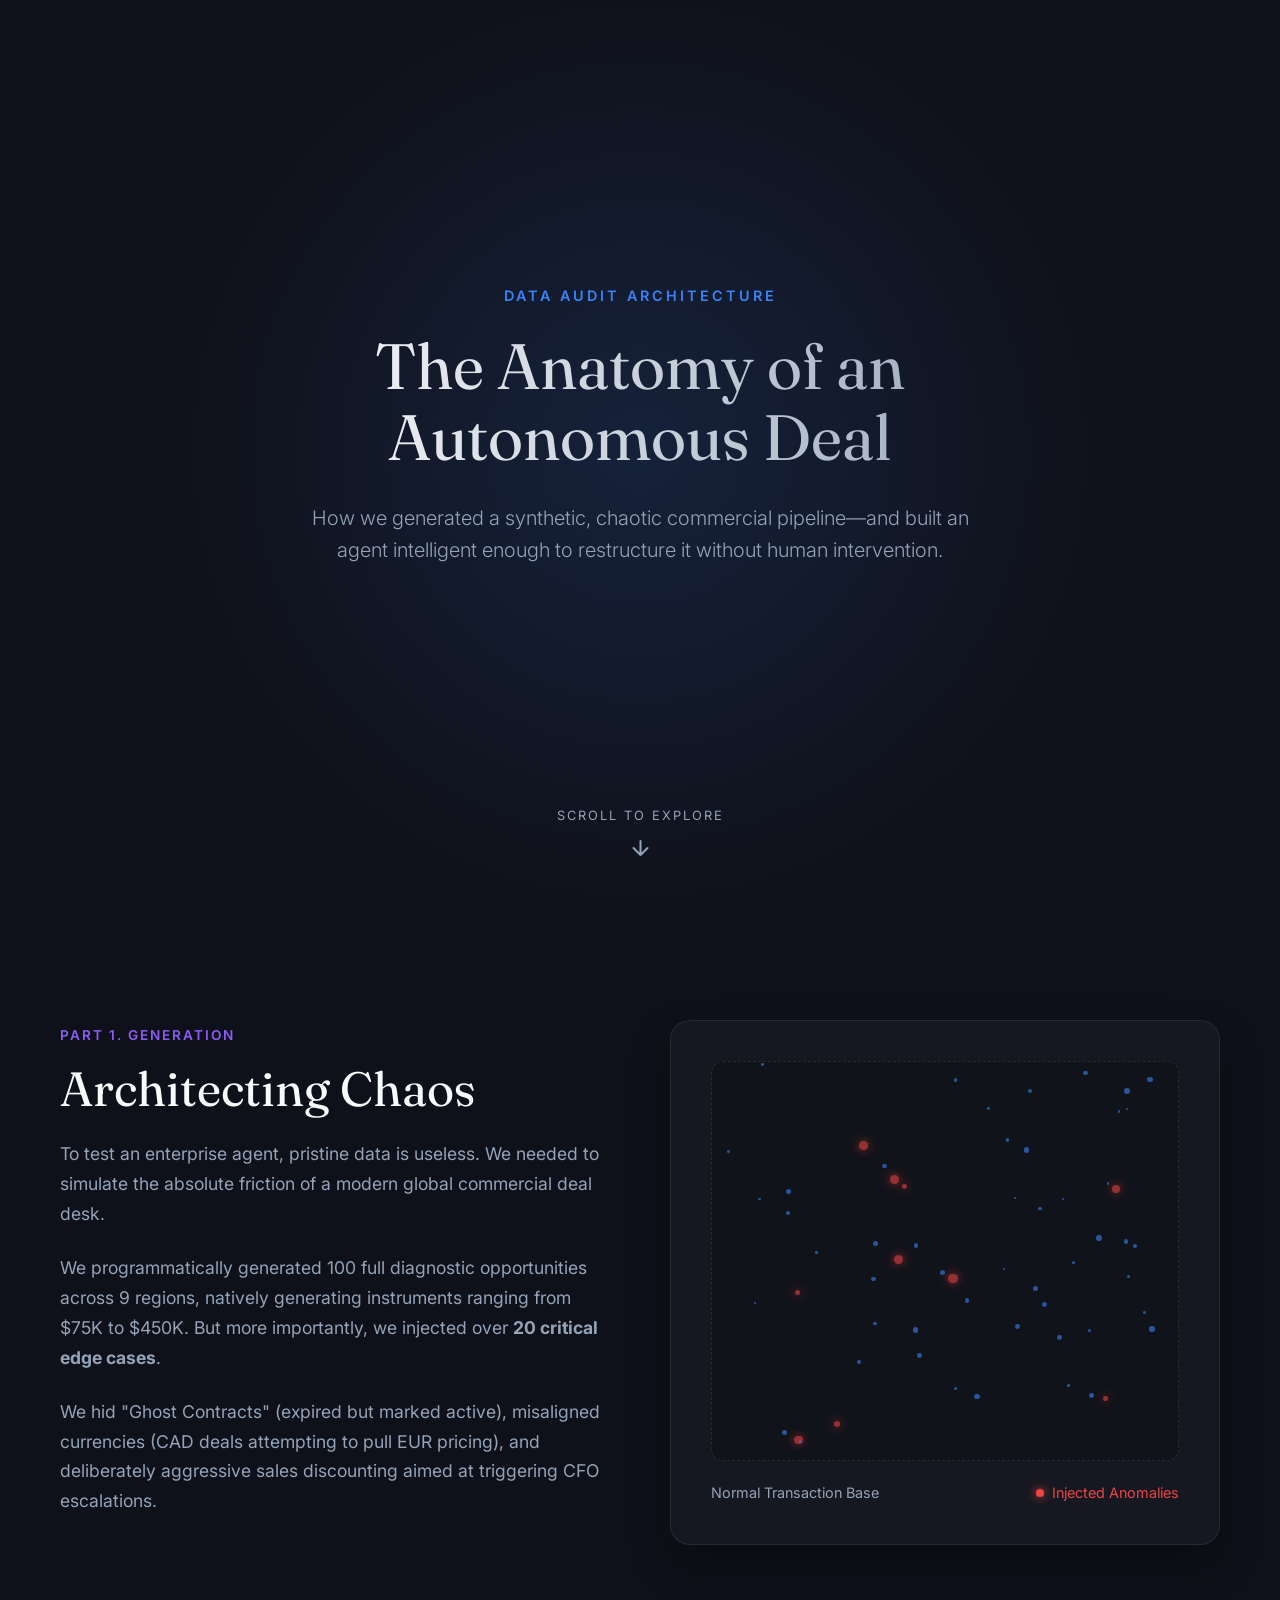
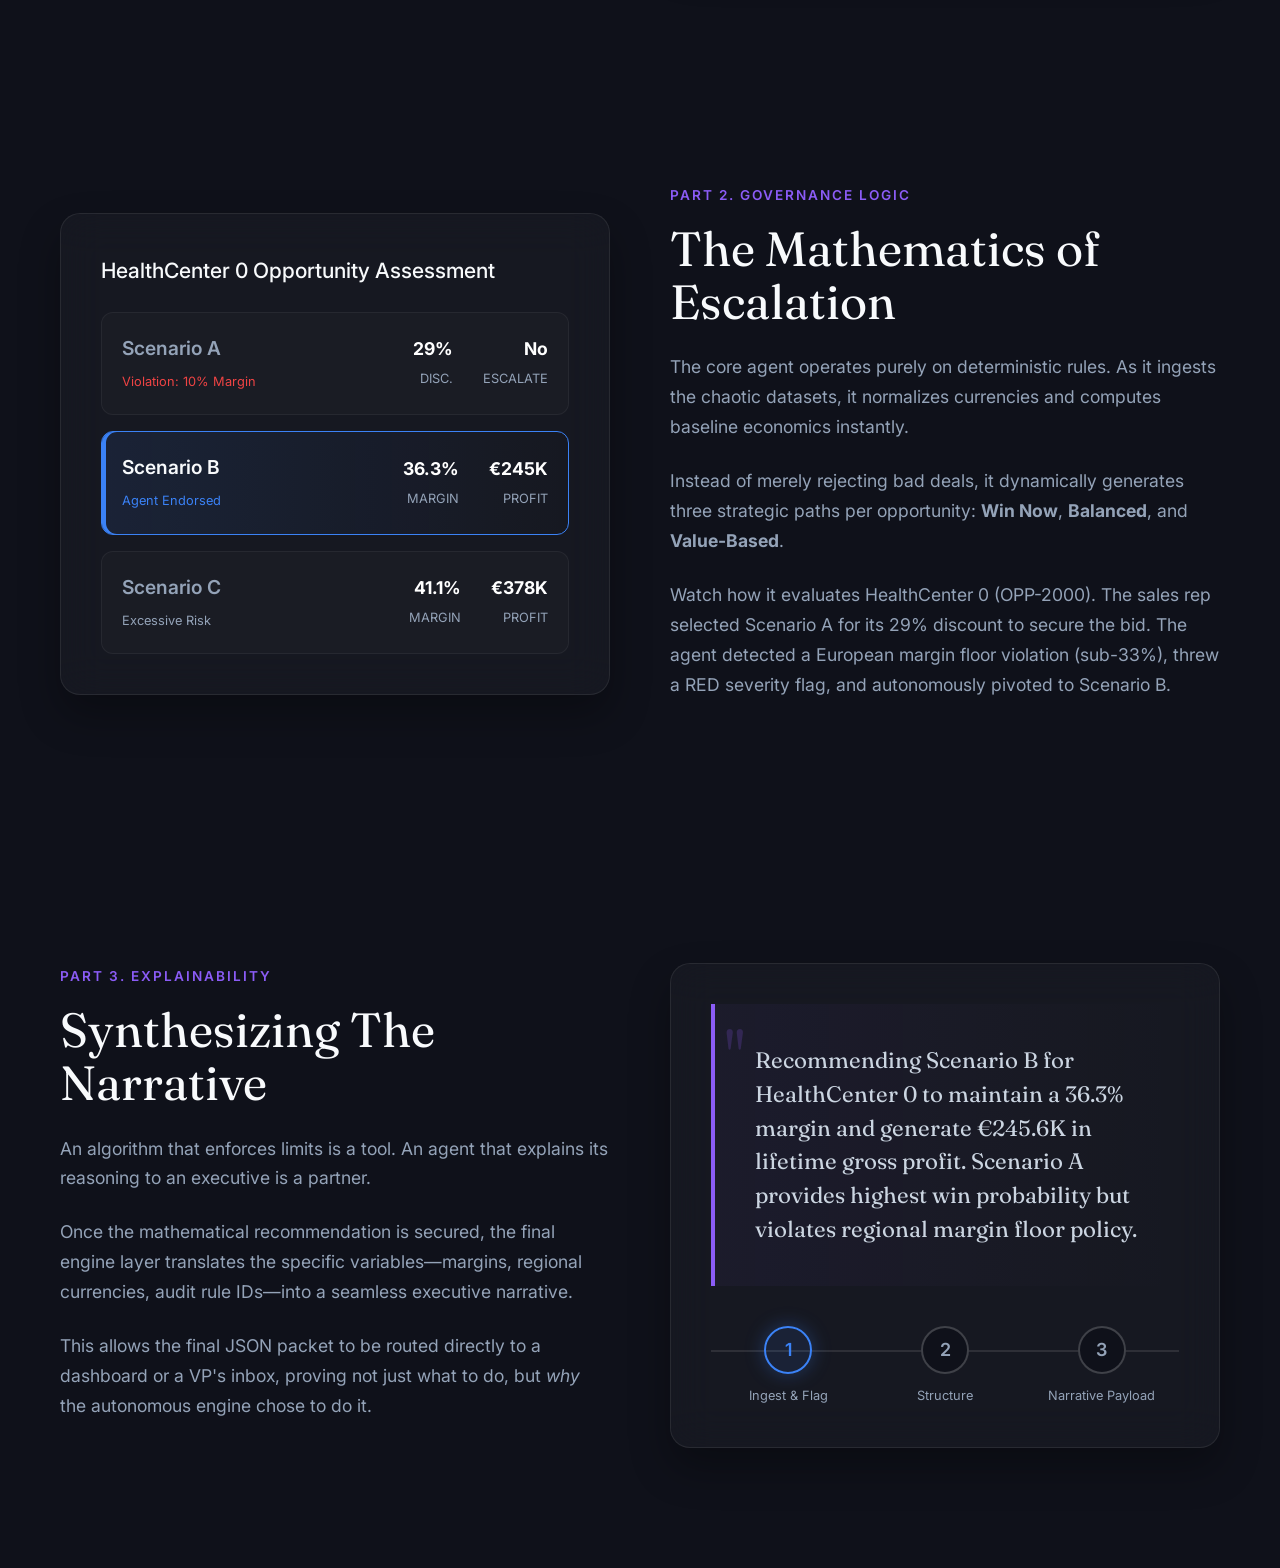
==== story.html @ 48c7ed2a "intial analysis" ====
<!DOCTYPE html>
<html lang="en">

<head>
    <meta charset="UTF-8">
    <meta name="viewport" content="width=device-width, initial-scale=1.0">
    <title>The Anatomy of an Autonomous Deal</title>
    <link rel="preconnect" href="https://fonts.googleapis.com">
    <link rel="preconnect" href="https://fonts.gstatic.com" crossorigin>
    <link
        href="https://fonts.googleapis.com/css2?family=Fraunces:ital,opsz,wght@0,9..144,300..900;1,9..144,300..900&family=Inter:wght@300;400;500;600;700&display=swap"
        rel="stylesheet">
    <style>
        :root {
            --bg-dark: #0f111a;
            --text-light: #f8fafc;
            --text-muted: #94a3b8;
            --accent-blue: #3b82f6;
            --accent-purple: #8b5cf6;
            --red: #ef4444;
            --green: #10b981;
            --amber: #f59e0b;
        }

        * {
            margin: 0;
            padding: 0;
            box-sizing: border-box;
        }

        body {
            font-family: 'Inter', sans-serif;
            background-color: var(--bg-dark);
            color: var(--text-light);
            line-height: 1.6;
            overflow-x: hidden;
            font-size: 18px;
        }

        /* Hero Section */
        .hero {
            height: 100vh;
            display: flex;
            align-items: center;
            justify-content: center;
            position: relative;
            overflow: hidden;
            text-align: center;
        }

        .hero-bg {
            position: absolute;
            top: 0;
            left: 0;
            width: 100%;
            height: 100%;
            background: radial-gradient(circle at 50% 50%, rgba(59, 130, 246, 0.15) 0%, transparent 60%);
            z-index: 1;
        }

        .hero-content {
            position: relative;
            z-index: 2;
            max-width: 900px;
            padding: 0 20px;
            opacity: 0;
            transform: translateY(30px);
            animation: fadeUp 1s cubic-bezier(0.16, 1, 0.3, 1) forwards;
        }

        @keyframes fadeUp {
            to {
                opacity: 1;
                transform: translateY(0);
            }
        }

        .hero-kicker {
            font-family: 'Inter', sans-serif;
            font-weight: 600;
            text-transform: uppercase;
            letter-spacing: 3px;
            color: var(--accent-blue);
            font-size: 0.9rem;
            margin-bottom: 24px;
            display: block;
        }

        .hero h1 {
            font-family: 'Fraunces', serif;
            font-size: 5vw;
            line-height: 1.1;
            font-weight: 400;
            margin-bottom: 30px;
            background: linear-gradient(to right, #ffffff, #94a3b8);
            -webkit-background-clip: text;
            -webkit-text-fill-color: transparent;
        }

        .hero p {
            font-size: 1.25rem;
            color: var(--text-muted);
            max-width: 700px;
            margin: 0 auto 50px auto;
            font-weight: 300;
        }

        .scroll-indicator {
            position: absolute;
            bottom: 40px;
            left: 50%;
            transform: translateX(-50%);
            z-index: 2;
            animation: bounce 2s infinite ease-in-out;
            color: var(--text-muted);
            display: flex;
            flex-direction: column;
            align-items: center;
            gap: 10px;
            font-size: 0.8rem;
            text-transform: uppercase;
            letter-spacing: 2px;
        }

        .scroll-indicator svg {
            width: 24px;
            height: 24px;
        }

        @keyframes bounce {

            0%,
            20%,
            50%,
            80%,
            100% {
                transform: translateY(0) translateX(-50%);
            }

            40% {
                transform: translateY(-20px) translateX(-50%);
            }

            60% {
                transform: translateY(-10px) translateX(-50%);
            }
        }

        /* Scrollytelling Sections */
        .section {
            padding: 120px 20px;
            max-width: 1200px;
            margin: 0 auto;
            display: flex;
            align-items: center;
            min-height: 80vh;
        }

        .section-content {
            flex: 1;
            padding-right: 60px;
            opacity: 0;
            transform: translateX(-30px);
            transition: all 1s cubic-bezier(0.16, 1, 0.3, 1);
        }

        .section-visual {
            flex: 1;
            position: relative;
            opacity: 0;
            transform: scale(0.95);
            transition: all 1.2s cubic-bezier(0.16, 1, 0.3, 1) 0.2s;
        }

        .section.visible .section-content {
            opacity: 1;
            transform: translateX(0);
        }

        .section.visible .section-visual {
            opacity: 1;
            transform: scale(1);
        }

        .section-tag {
            font-family: 'Inter', sans-serif;
            font-size: 0.85rem;
            text-transform: uppercase;
            letter-spacing: 2px;
            color: var(--accent-purple);
            font-weight: 600;
            margin-bottom: 16px;
            display: block;
        }

        .section h2 {
            font-family: 'Fraunces', serif;
            font-size: 3rem;
            font-weight: 400;
            margin-bottom: 24px;
            line-height: 1.1;
        }

        .section p {
            color: var(--text-muted);
            font-size: 1.1rem;
            margin-bottom: 24px;
            line-height: 1.7;
        }

        /* Visual Components */
        .glass-card {
            background: rgba(255, 255, 255, 0.03);
            border: 1px solid rgba(255, 255, 255, 0.08);
            backdrop-filter: blur(20px);
            -webkit-backdrop-filter: blur(20px);
            border-radius: 20px;
            padding: 40px;
            box-shadow: 0 20px 40px rgba(0, 0, 0, 0.3);
            position: relative;
            overflow: hidden;
        }

        /* Data Particles Animation */
        .data-visualization {
            height: 400px;
            position: relative;
            background: rgba(0, 0, 0, 0.2);
            border-radius: 12px;
            border: 1px dashed rgba(255, 255, 255, 0.1);
            overflow: hidden;
        }

        .particle {
            position: absolute;
            background: var(--accent-blue);
            border-radius: 50%;
            opacity: 0.6;
        }

        .anomaly-particle {
            background: var(--red);
            box-shadow: 0 0 10px var(--red);
            animation: pulse-red 2s infinite;
        }

        @keyframes pulse-red {
            0% {
                box-shadow: 0 0 0 0 rgba(239, 68, 68, 0.4);
            }

            70% {
                box-shadow: 0 0 0 15px rgba(239, 68, 68, 0);
            }

            100% {
                box-shadow: 0 0 0 0 rgba(239, 68, 68, 0);
            }
        }

        /* Interactive Timeline Tracker */
        .deal-flow {
            display: flex;
            justify-content: space-between;
            position: relative;
            margin-top: 40px;
        }

        .deal-flow::before {
            content: '';
            position: absolute;
            top: 24px;
            left: 0;
            width: 100%;
            height: 2px;
            background: rgba(255, 255, 255, 0.1);
            z-index: 1;
        }

        .flow-step {
            position: relative;
            z-index: 2;
            display: flex;
            flex-direction: column;
            align-items: center;
            text-align: center;
            gap: 12px;
            width: 33%;
        }

        .flow-dot {
            width: 48px;
            height: 48px;
            background: var(--bg-dark);
            border: 2px solid rgba(255, 255, 255, 0.2);
            border-radius: 50%;
            display: flex;
            align-items: center;
            justify-content: center;
            font-weight: 600;
            color: var(--text-muted);
            transition: all 0.3s;
        }

        .flow-step.active .flow-dot {
            border-color: var(--accent-blue);
            background: rgba(59, 130, 246, 0.1);
            color: var(--accent-blue);
            box-shadow: 0 0 20px rgba(59, 130, 246, 0.3);
        }

        /* Decision Interface Visualization */
        .decision-matrix {
            display: flex;
            flex-direction: column;
            gap: 16px;
        }

        .scenario-row {
            padding: 20px;
            background: rgba(255, 255, 255, 0.02);
            border: 1px solid rgba(255, 255, 255, 0.05);
            border-radius: 12px;
            display: flex;
            justify-content: space-between;
            align-items: center;
            transition: all 0.3s ease;
            cursor: pointer;
        }

        .scenario-row:hover {
            background: rgba(255, 255, 255, 0.05);
            transform: translateX(10px);
        }

        .scenario-row.recommended {
            border-color: var(--accent-blue);
            background: linear-gradient(90deg, rgba(59, 130, 246, 0.1) 0%, transparent 100%);
            box-shadow: inset 4px 0 0 var(--accent-blue);
        }

        .scenario-name {
            font-size: 1.2rem;
            font-weight: 600;
        }

        .scenario-metrics {
            display: flex;
            gap: 30px;
            text-align: right;
        }

        .metric strong {
            display: block;
            font-size: 1.1rem;
            color: white;
        }

        .metric span {
            font-size: 0.8rem;
            color: var(--text-muted);
            text-transform: uppercase;
        }

        /* Narrative Output Display */
        .narrative-box {
            font-family: 'Fraunces', serif;
            font-size: 1.4rem;
            line-height: 1.5;
            color: #cbd5e1;
            padding: 40px;
            border-left: 4px solid var(--accent-purple);
            background: linear-gradient(90deg, rgba(139, 92, 246, 0.05) 0%, transparent 100%);
            position: relative;
        }

        .narrative-box::before {
            content: '"';
            position: absolute;
            top: 20px;
            left: 10px;
            font-size: 4rem;
            color: rgba(139, 92, 246, 0.2);
            line-height: 1;
            font-family: inherit;
        }

        .typewriter-text {
            border-right: 2px solid;
            width: 100%;
            white-space: pre-wrap;
            overflow: hidden;
            animation: typing 4s steps(40, end), blink-caret .75s step-end infinite;
        }

        /* Reverse Layout */
        .section.reverse {
            flex-direction: row-reverse;
        }

        .section.reverse .section-content {
            padding-right: 0;
            padding-left: 60px;
            transform: translateX(30px);
        }

        .section.visible.reverse .section-content {
            transform: translateX(0);
        }

        @media (max-width: 900px) {
            .section {
                flex-direction: column !important;
                padding: 60px 20px;
            }

            .section-content {
                padding: 0 !important;
                margin-bottom: 40px;
            }

            .hero h1 {
                font-size: 3rem;
            }
        }
    </style>
</head>

<body>

    <section class="hero">
        <div class="hero-bg"></div>
        <div class="hero-content">
            <span class="hero-kicker">Data Audit Architecture</span>
            <h1>The Anatomy of an Autonomous Deal</h1>
            <p>How we generated a synthetic, chaotic commercial pipeline—and built an agent intelligent enough to
                restructure it without human intervention.</p>
        </div>
        <div class="scroll-indicator">
            <span>Scroll to Explore</span>
            <svg viewBox="0 0 24 24" fill="none" stroke="currentColor" stroke-width="2" stroke-linecap="round"
                stroke-linejoin="round">
                <path d="M12 5v14M19 12l-7 7-7-7" />
            </svg>
        </div>
    </section>

    <!-- Part 1 -->
    <section class="section">
        <div class="section-content">
            <span class="section-tag">Part 1. Generation</span>
            <h2>Architecting Chaos</h2>
            <p>To test an enterprise agent, pristine data is useless. We needed to simulate the absolute friction of a
                modern global commercial deal desk.</p>
            <p>We programmatically generated 100 full diagnostic opportunities across 9 regions, natively generating
                instruments ranging from $75K to $450K. But more importantly, we injected over <strong>20 critical edge
                    cases</strong>.</p>
            <p>We hid "Ghost Contracts" (expired but marked active), misaligned currencies (CAD deals attempting to pull
                EUR pricing), and deliberately aggressive sales discounting aimed at triggering CFO escalations.</p>
        </div>
        <div class="section-visual">
            <div class="glass-card">
                <div class="data-visualization" id="particle-container">
                    <!-- Particles generated by JS -->
                </div>
                <div
                    style="margin-top: 20px; display: flex; justify-content: space-between; color: var(--text-muted); font-size: 0.9rem;">
                    <span>Normal Transaction Base</span>
                    <span style="color: var(--red); display: flex; align-items: center; gap: 8px;">
                        <div
                            style="width:8px;height:8px;background:var(--red);border-radius:50%;box-shadow:0 0 10px var(--red);">
                        </div>
                        Injected Anomalies
                    </span>
                </div>
            </div>
        </div>
    </section>

    <!-- Part 2 -->
    <section class="section reverse">
        <div class="section-content">
            <span class="section-tag">Part 2. Governance Logic</span>
            <h2>The Mathematics of Escalation</h2>
            <p>The core agent operates purely on deterministic rules. As it ingests the chaotic datasets, it normalizes
                currencies and computes baseline economics instantly.</p>
            <p>Instead of merely rejecting bad deals, it dynamically generates three strategic paths per opportunity:
                <strong>Win Now</strong>, <strong>Balanced</strong>, and <strong>Value-Based</strong>.</p>
            <p>Watch how it evaluates HealthCenter 0 (OPP-2000). The sales rep selected Scenario A for its 29% discount
                to secure the bid. The agent detected a European margin floor violation (sub-33%), threw a RED severity
                flag, and autonomously pivoted to Scenario B.</p>
        </div>
        <div class="section-visual">
            <div class="glass-card">
                <h3 style="margin-bottom: 24px; font-weight: 500;">HealthCenter 0 Opportunity Assessment</h3>
                <div class="decision-matrix">
                    <div class="scenario-row">
                        <div class="scenario-name" style="color: var(--text-muted);">Scenario A <br><span
                                style="font-size:0.8rem;font-weight:400;color:var(--red);">Violation: 10% Margin</span>
                        </div>
                        <div class="scenario-metrics">
                            <div class="metric"><strong>29%</strong><span>Disc.</span></div>
                            <div class="metric"><strong>No</strong><span>Escalate</span></div>
                        </div>
                    </div>
                    <div class="scenario-row recommended">
                        <div class="scenario-name">Scenario B <br><span
                                style="font-size:0.8rem;font-weight:400;color:var(--accent-blue);">Agent Endorsed</span>
                        </div>
                        <div class="scenario-metrics">
                            <div class="metric"><strong>36.3%</strong><span>Margin</span></div>
                            <div class="metric"><strong>€245K</strong><span>Profit</span></div>
                        </div>
                    </div>
                    <div class="scenario-row">
                        <div class="scenario-name" style="color: var(--text-muted);">Scenario C <br><span
                                style="font-size:0.8rem;font-weight:400;">Excessive Risk</span></div>
                        <div class="scenario-metrics">
                            <div class="metric"><strong>41.1%</strong><span>Margin</span></div>
                            <div class="metric"><strong>€378K</strong><span>Profit</span></div>
                        </div>
                    </div>
                </div>
            </div>
        </div>
    </section>

    <!-- Part 3 -->
    <section class="section">
        <div class="section-content">
            <span class="section-tag">Part 3. Explainability</span>
            <h2>Synthesizing The Narrative</h2>
            <p>An algorithm that enforces limits is a tool. An agent that explains its reasoning to an executive is a
                partner.</p>
            <p>Once the mathematical recommendation is secured, the final engine layer translates the specific
                variables—margins, regional currencies, audit rule IDs—into a seamless executive narrative.</p>
            <p>This allows the final JSON packet to be routed directly to a dashboard or a VP's inbox, proving not just
                what to do, but <em>why</em> the autonomous engine chose to do it.</p>
        </div>
        <div class="section-visual">
            <div class="glass-card">
                <div class="narrative-box">
                    Recommending Scenario B for HealthCenter 0 to maintain a 36.3% margin and generate €245.6K in
                    lifetime gross profit. Scenario A provides highest win probability but violates regional margin
                    floor policy.
                </div>
                <div class="deal-flow" id="timeline">
                    <div class="flow-step active">
                        <div class="flow-dot">1</div>
                        <span style="font-size: 0.8rem; color: var(--text-muted);">Ingest & Flag</span>
                    </div>
                    <div class="flow-step">
                        <div class="flow-dot">2</div>
                        <span style="font-size: 0.8rem; color: var(--text-muted);">Structure</span>
                    </div>
                    <div class="flow-step">
                        <div class="flow-dot">3</div>
                        <span style="font-size: 0.8rem; color: var(--text-muted);">Narrative Payload</span>
                    </div>
                </div>
            </div>
        </div>
    </section>

    <script>
        // Scroll Animation Logic
        const observerOptions = {
            root: null,
            rootMargin: '0px',
            threshold: 0.3
        };

        const observer = new IntersectionObserver((entries) => {
            entries.forEach(entry => {
                if (entry.isIntersecting) {
                    entry.target.classList.add('visible');

                    // Trigger timeline animation if it's the 3rd section
                    if (entry.target.querySelector('#timeline')) {
                        animateTimeline();
                    }
                }
            });
        }, observerOptions);

        document.querySelectorAll('.section').forEach(section => {
            observer.observe(section);
        });

        // Time line sequential animation
        function animateTimeline() {
            const steps = document.querySelectorAll('.flow-step');
            setTimeout(() => steps[1].classList.add('active'), 800);
            setTimeout(() => steps[2].classList.add('active'), 1600);
        }

        // Particle System for Part 1 Data Visual
        function createParticles() {
            const container = document.getElementById('particle-container');
            const width = container.offsetWidth;
            const height = container.offsetHeight;

            for (let i = 0; i < 60; i++) {
                const particle = document.createElement('div');
                const isAnomaly = Math.random() > 0.85; // 15% chance of anomaly

                particle.className = `particle ${isAnomaly ? 'anomaly-particle' : ''}`;

                const size = isAnomaly ? Math.random() * 6 + 4 : Math.random() * 4 + 2;
                particle.style.width = `${size}px`;
                particle.style.height = `${size}px`;

                particle.style.left = `${Math.random() * 100}%`;
                particle.style.top = `${Math.random() * 100}%`;

                // Random drift animation
                const duration = Math.random() * 20 + 10;
                const xMove = (Math.random() - 0.5) * 100;
                const yMove = (Math.random() - 0.5) * 100;

                particle.animate([
                    { transform: 'translate(0, 0)' },
                    { transform: `translate(${xMove}px, ${yMove}px)` }
                ], {
                    duration: duration * 1000,
                    iterations: Infinity,
                    direction: 'alternate',
                    easing: 'ease-in-out'
                });

                container.appendChild(particle);
            }
        }

        // Initialize particles
        window.onload = createParticles;
    </script>
</body>

</html>
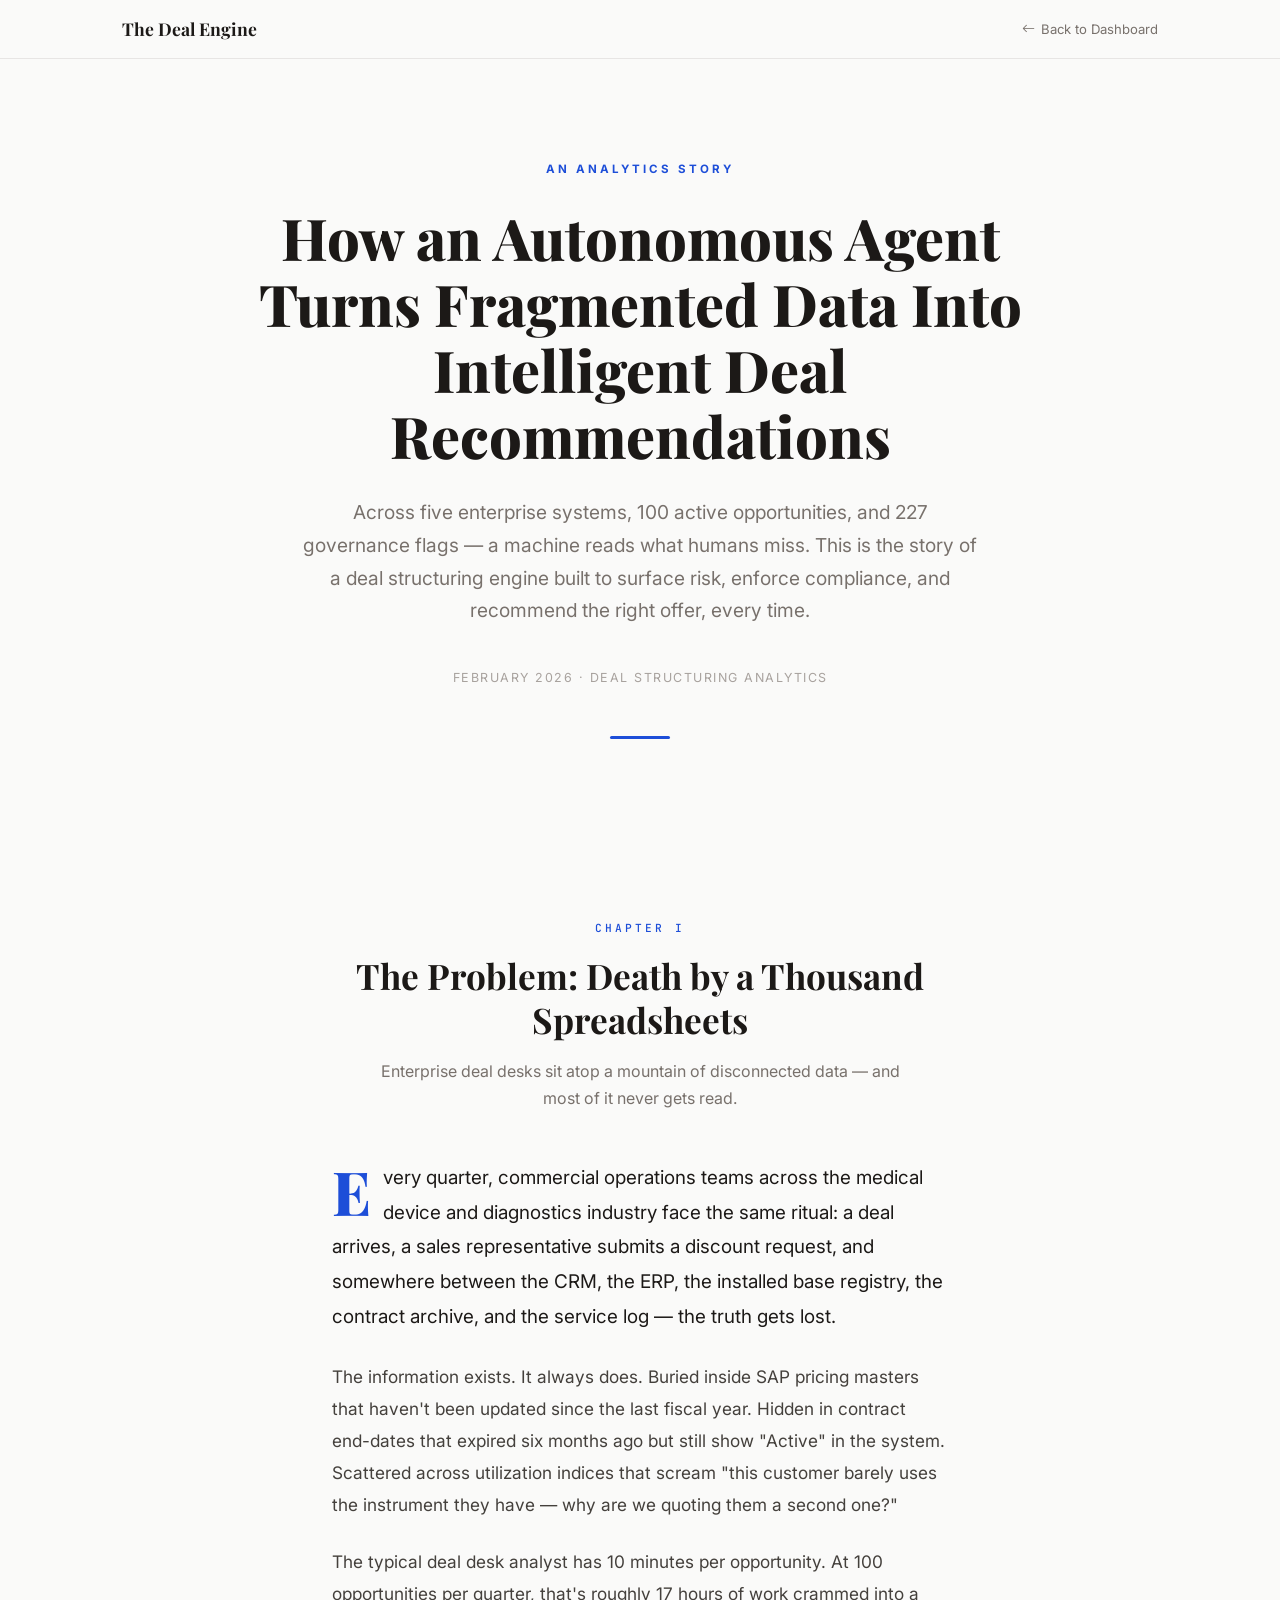
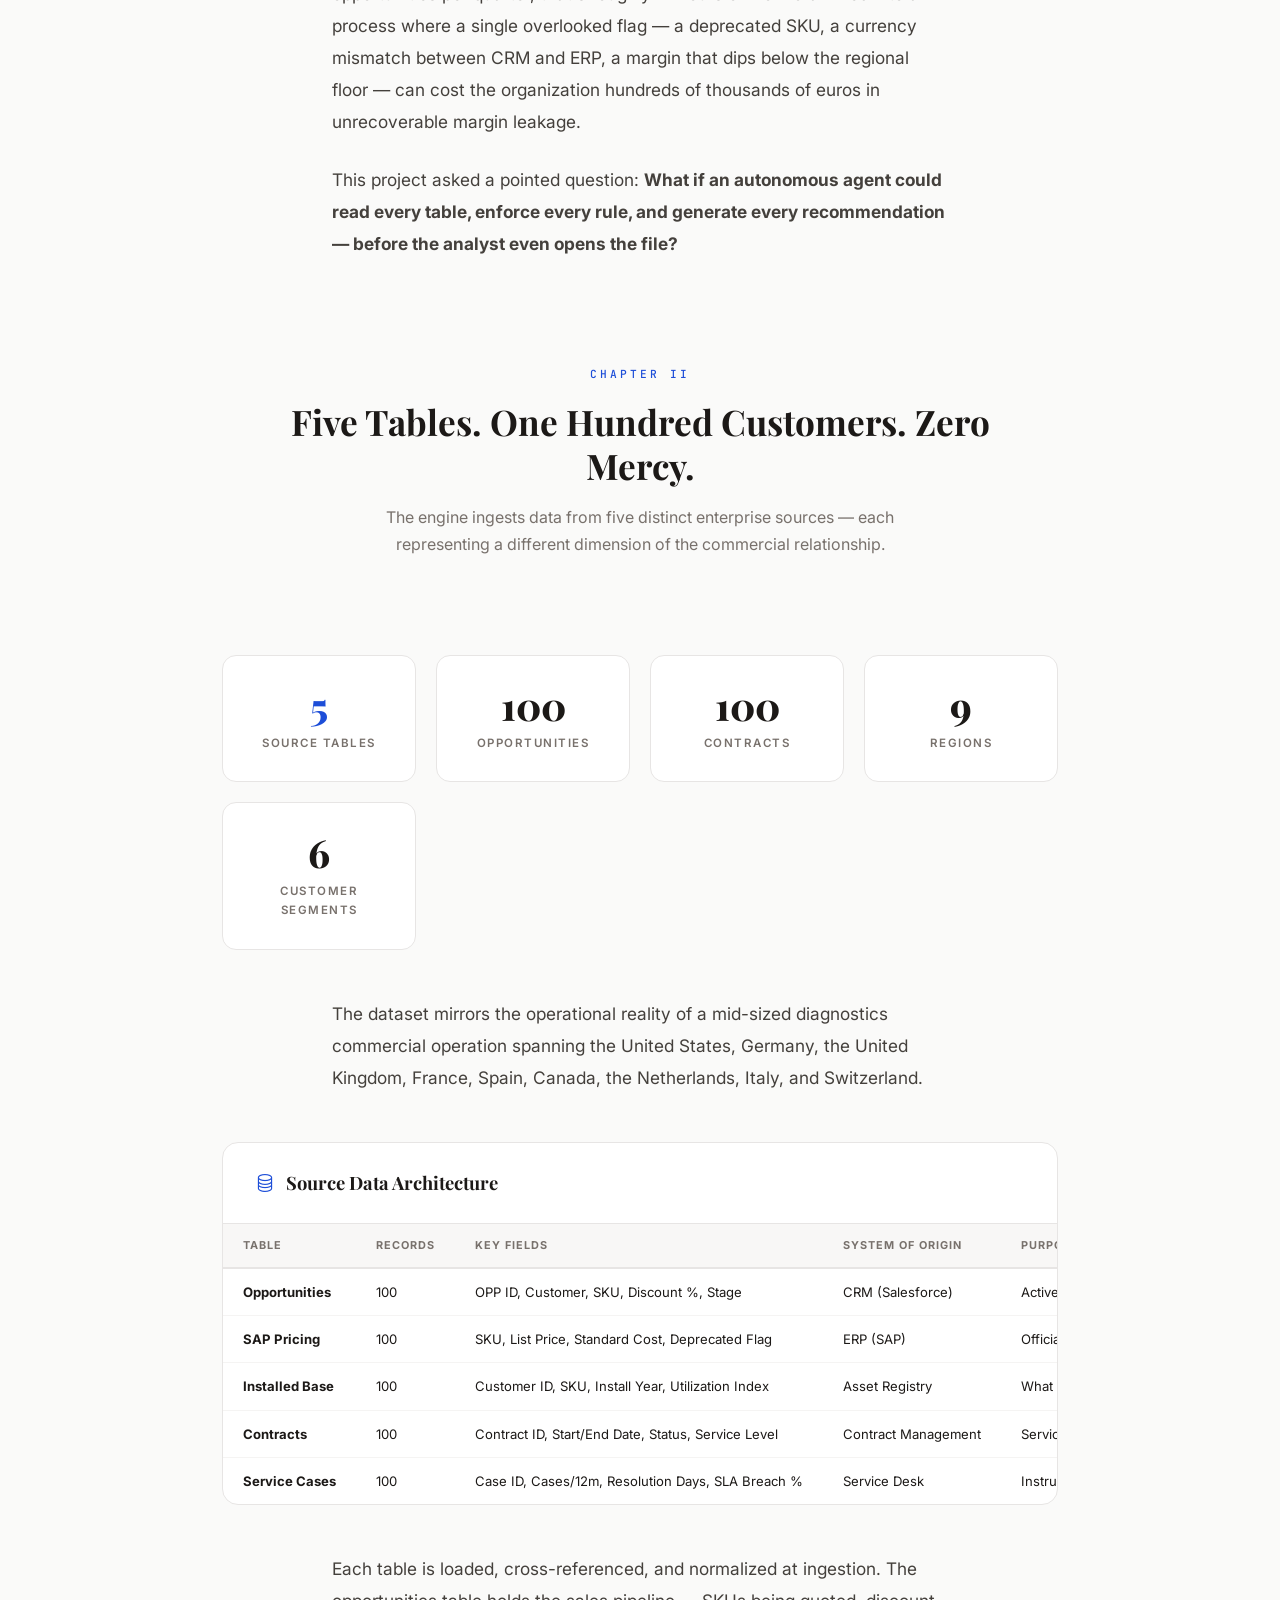
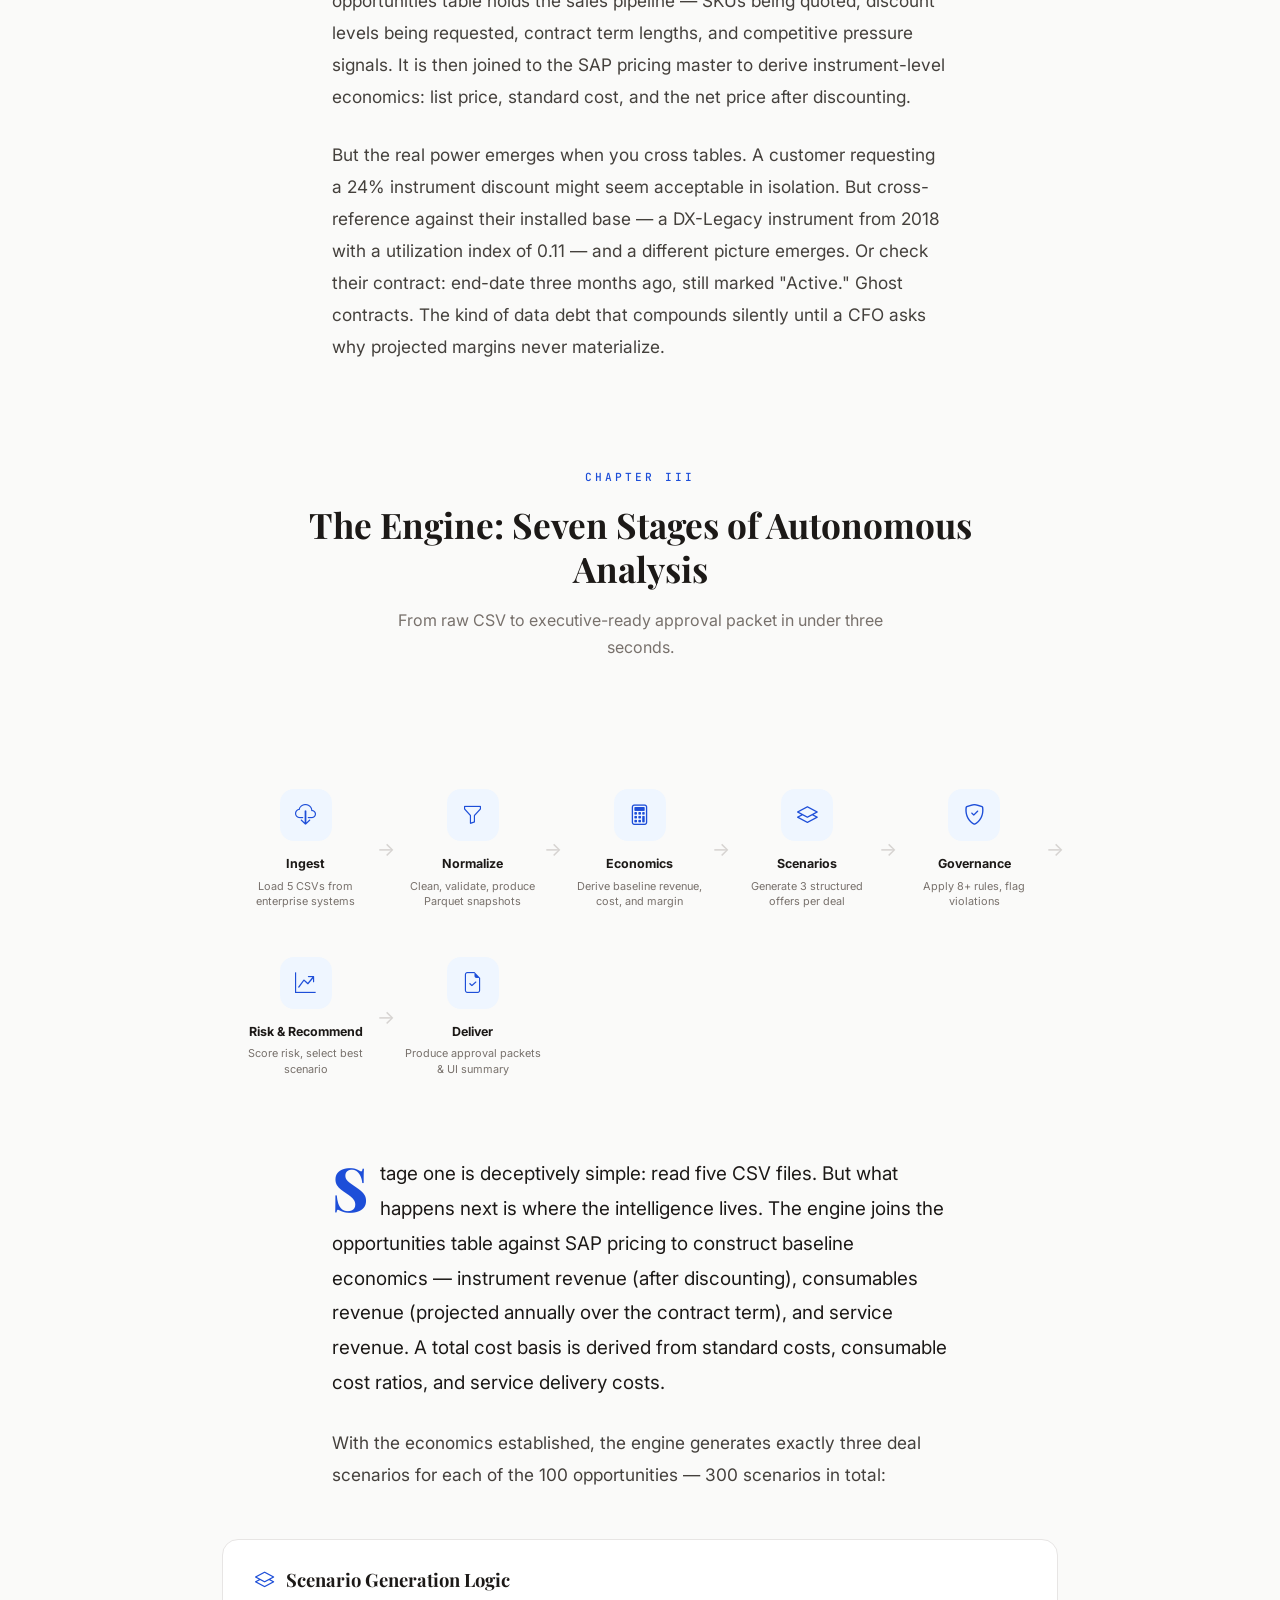
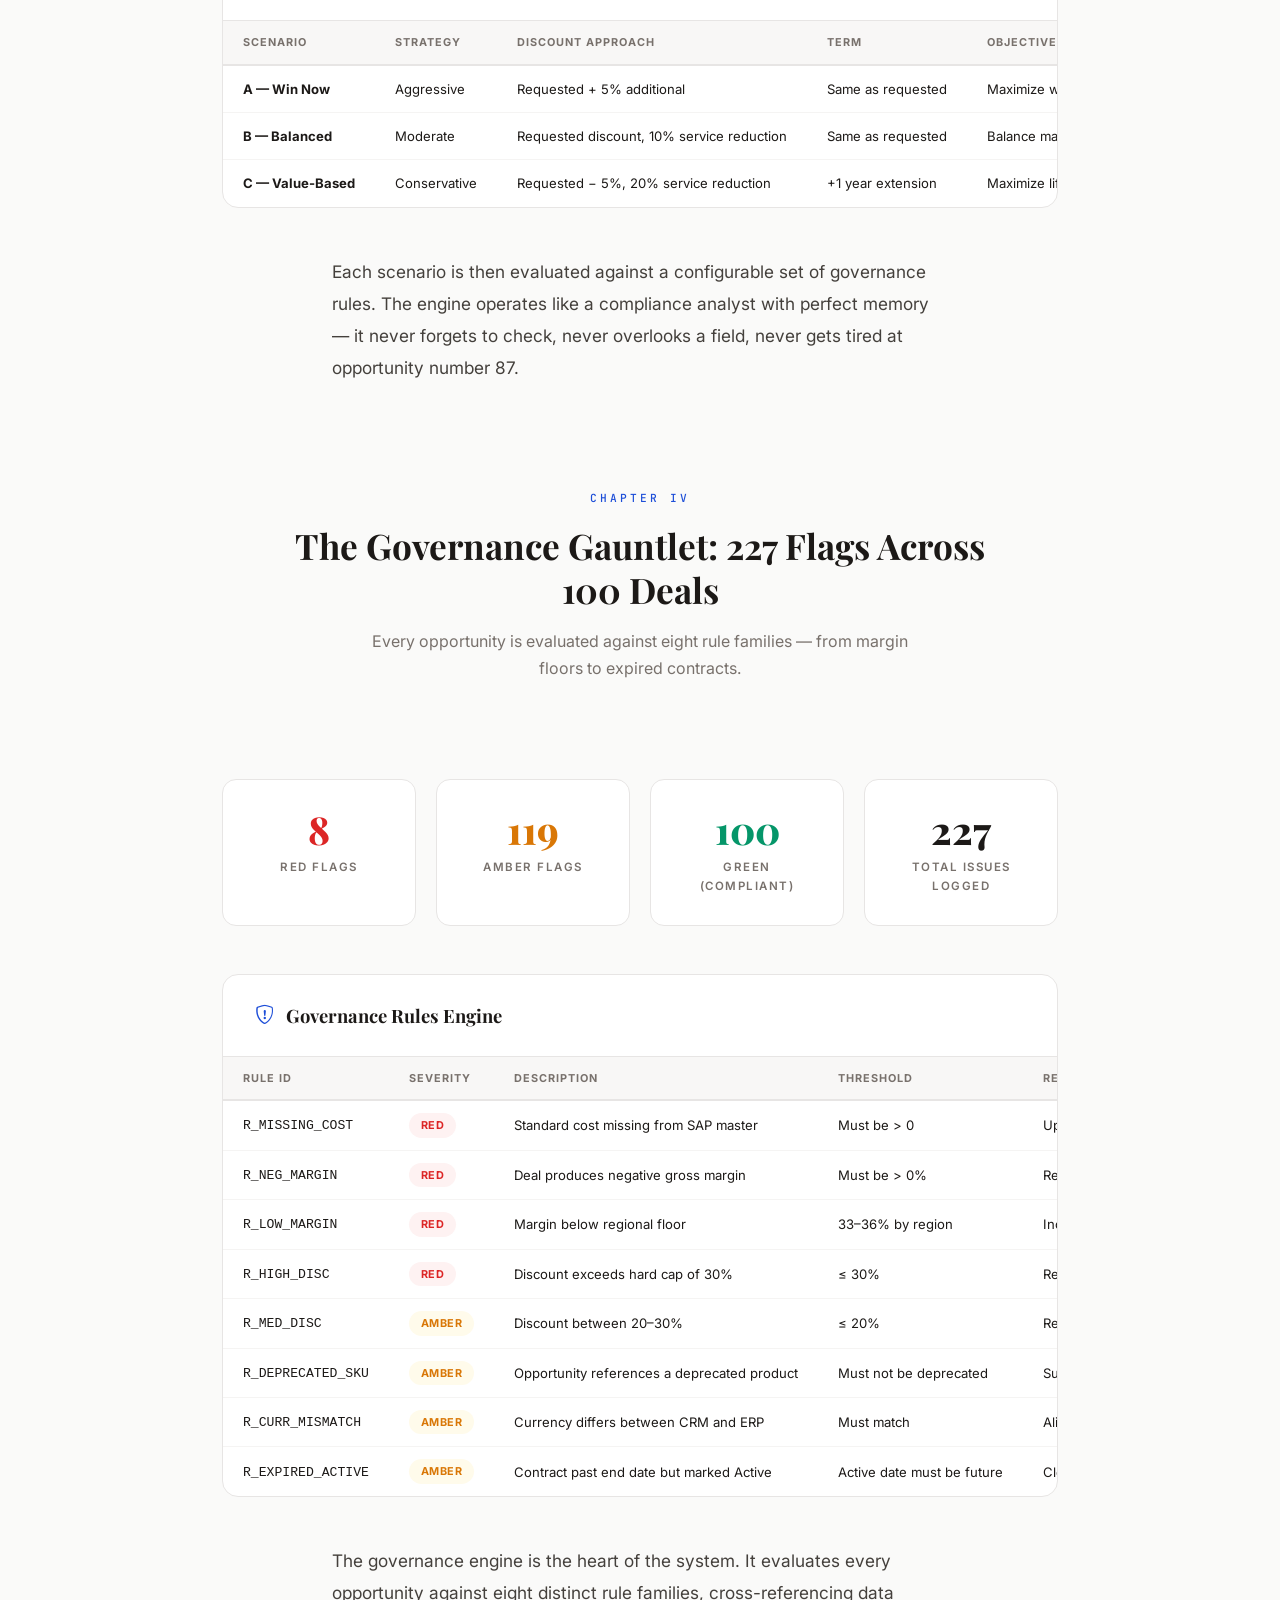
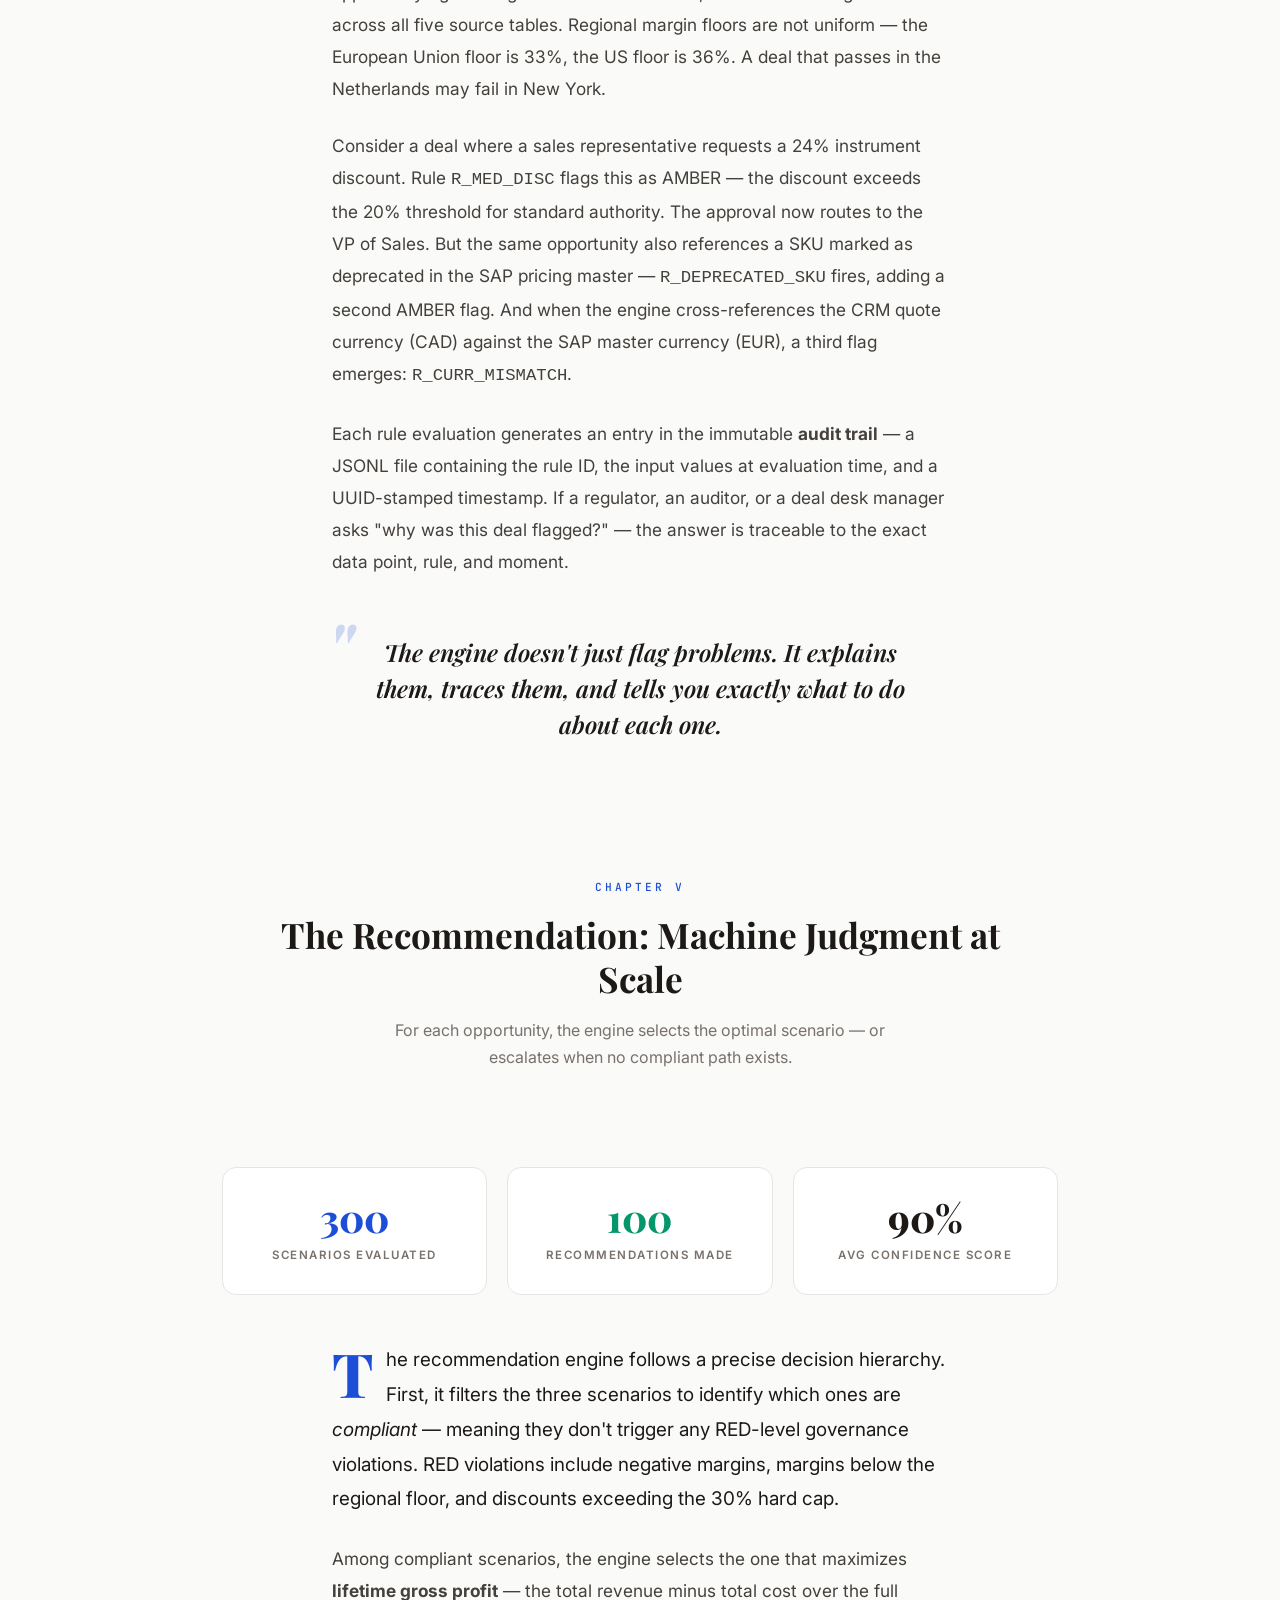
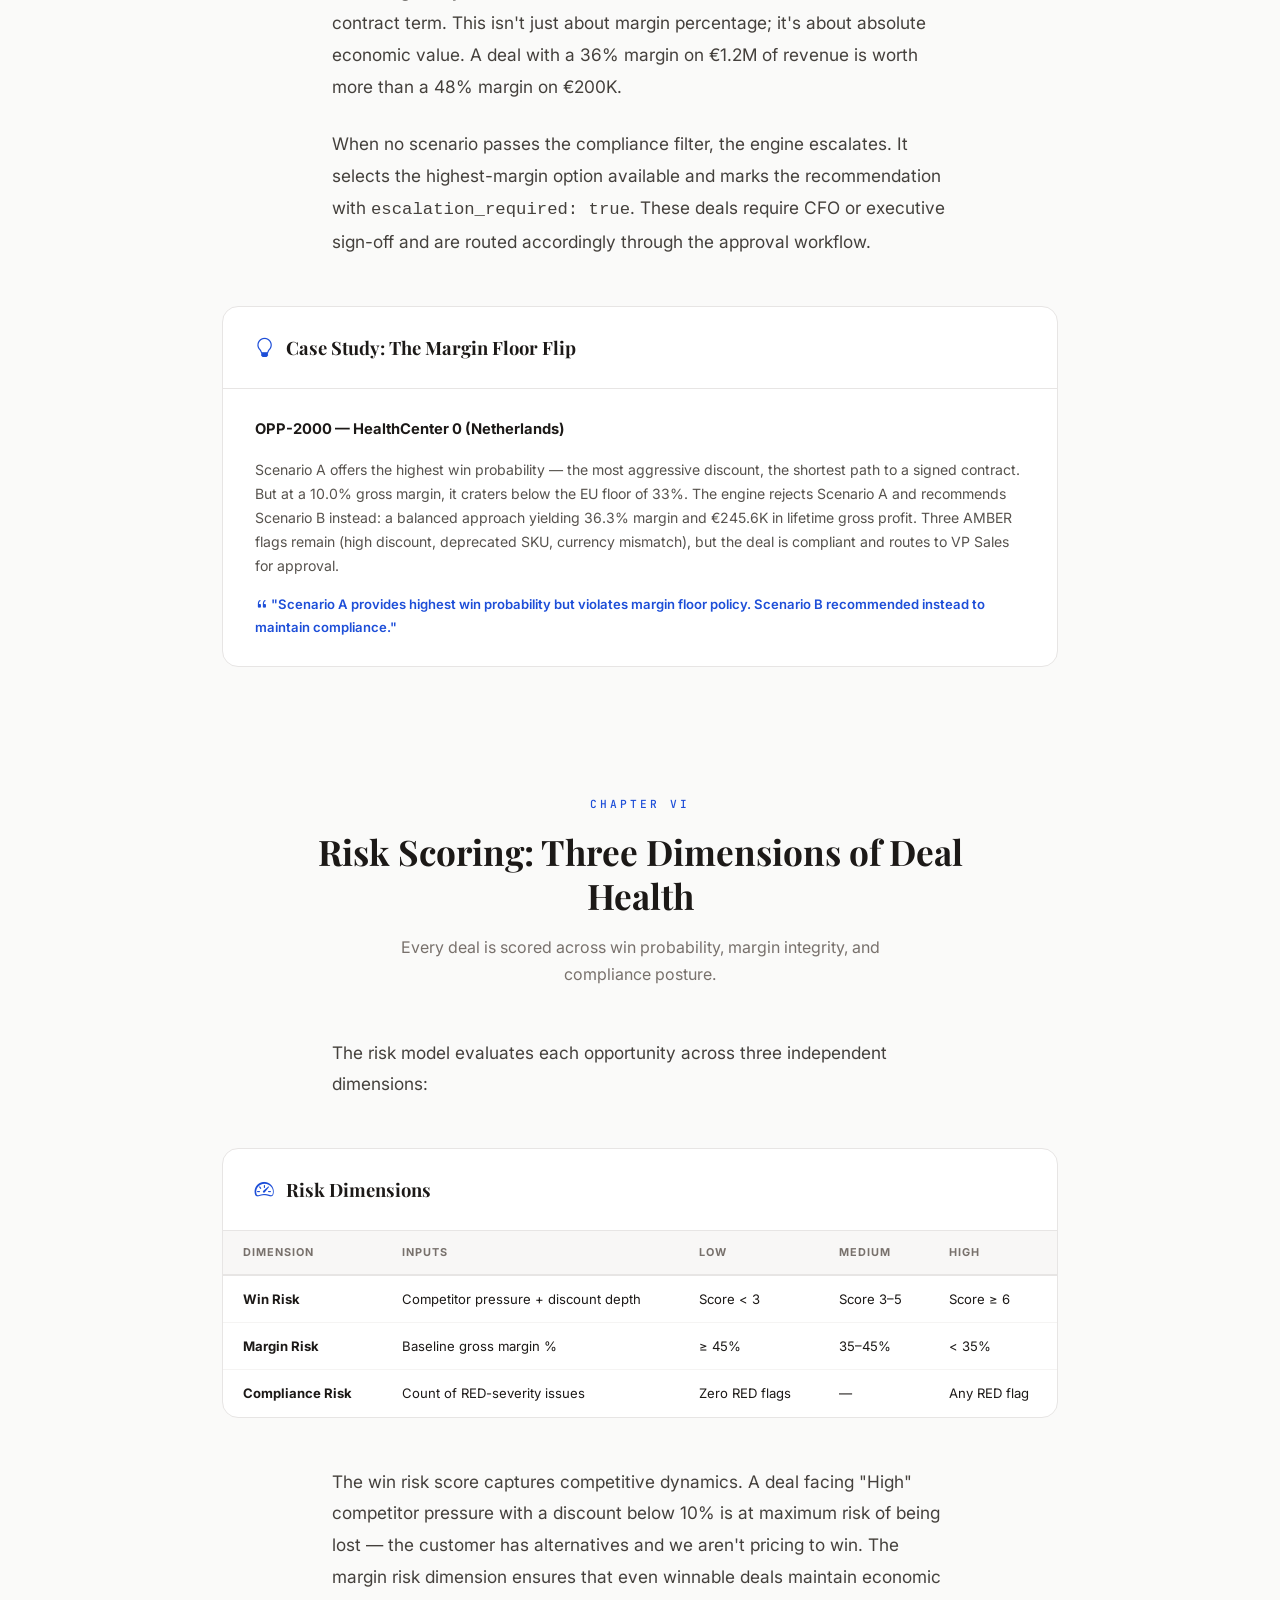
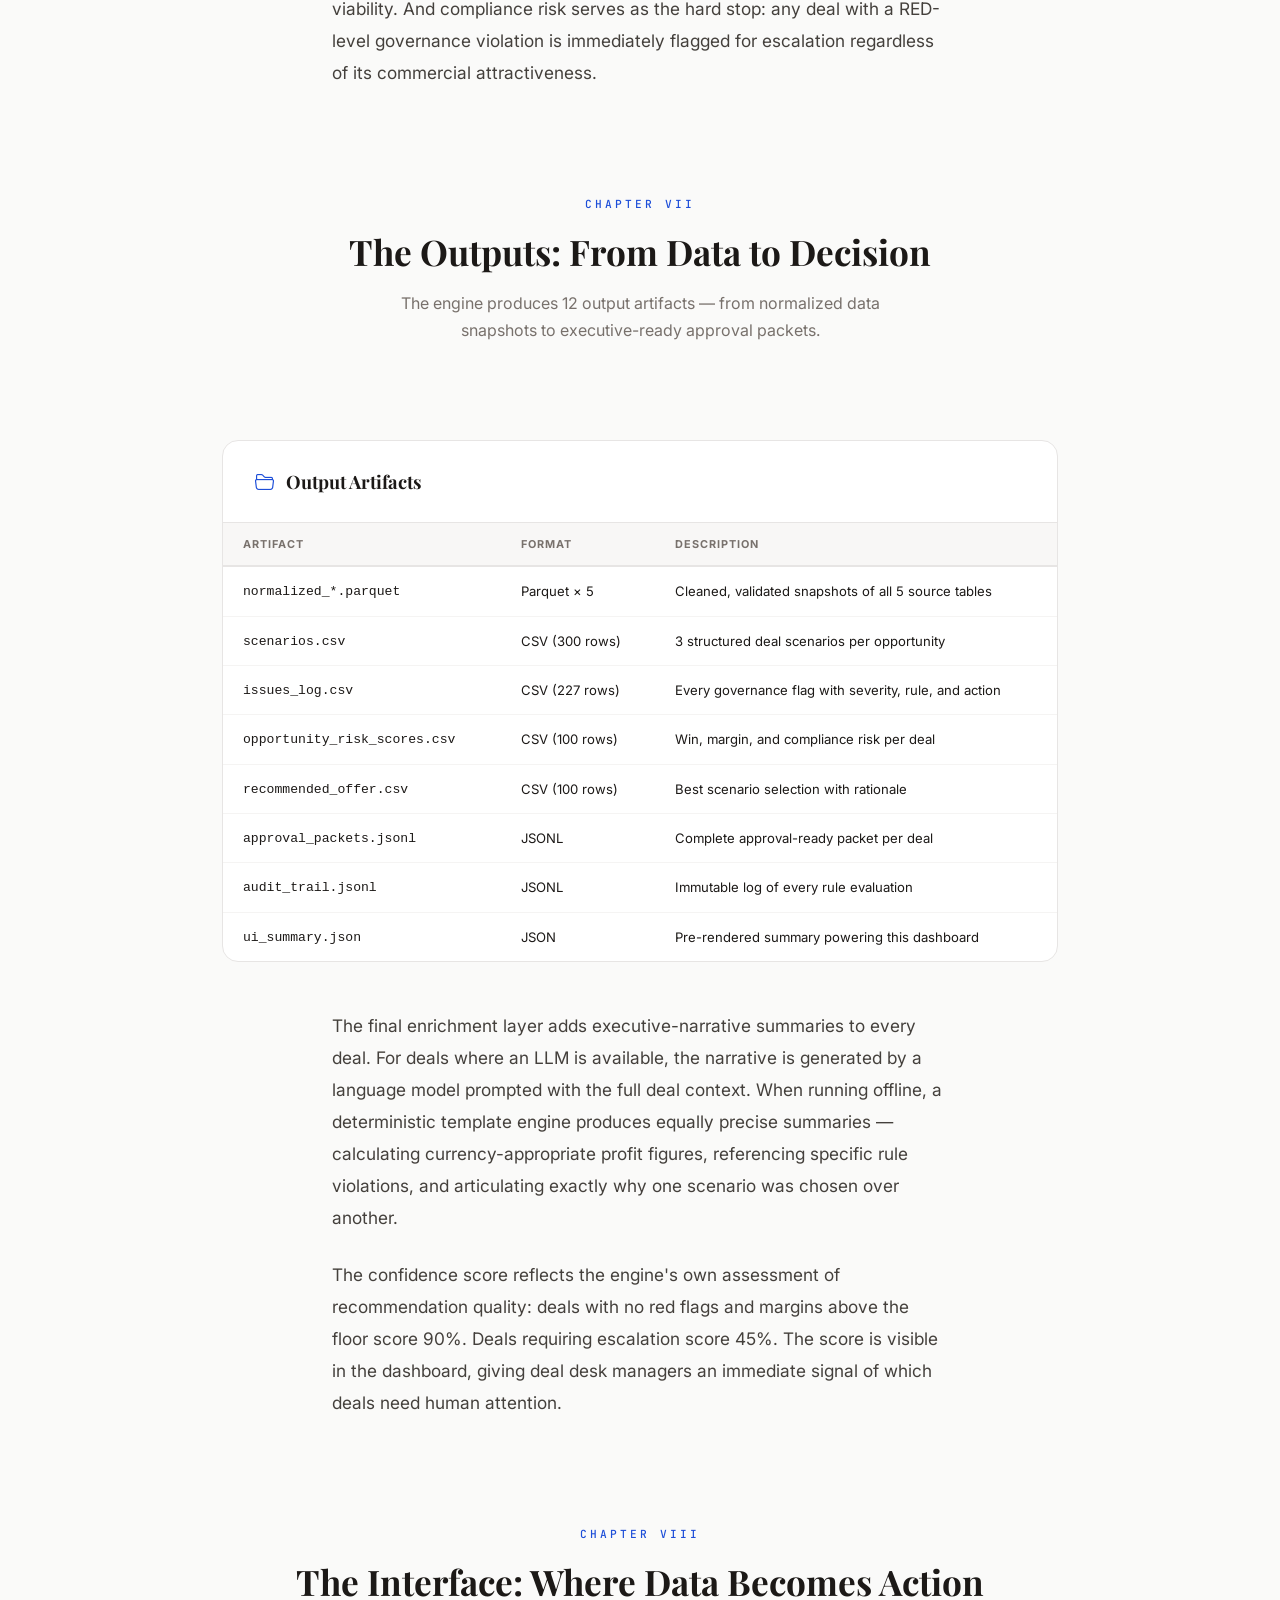
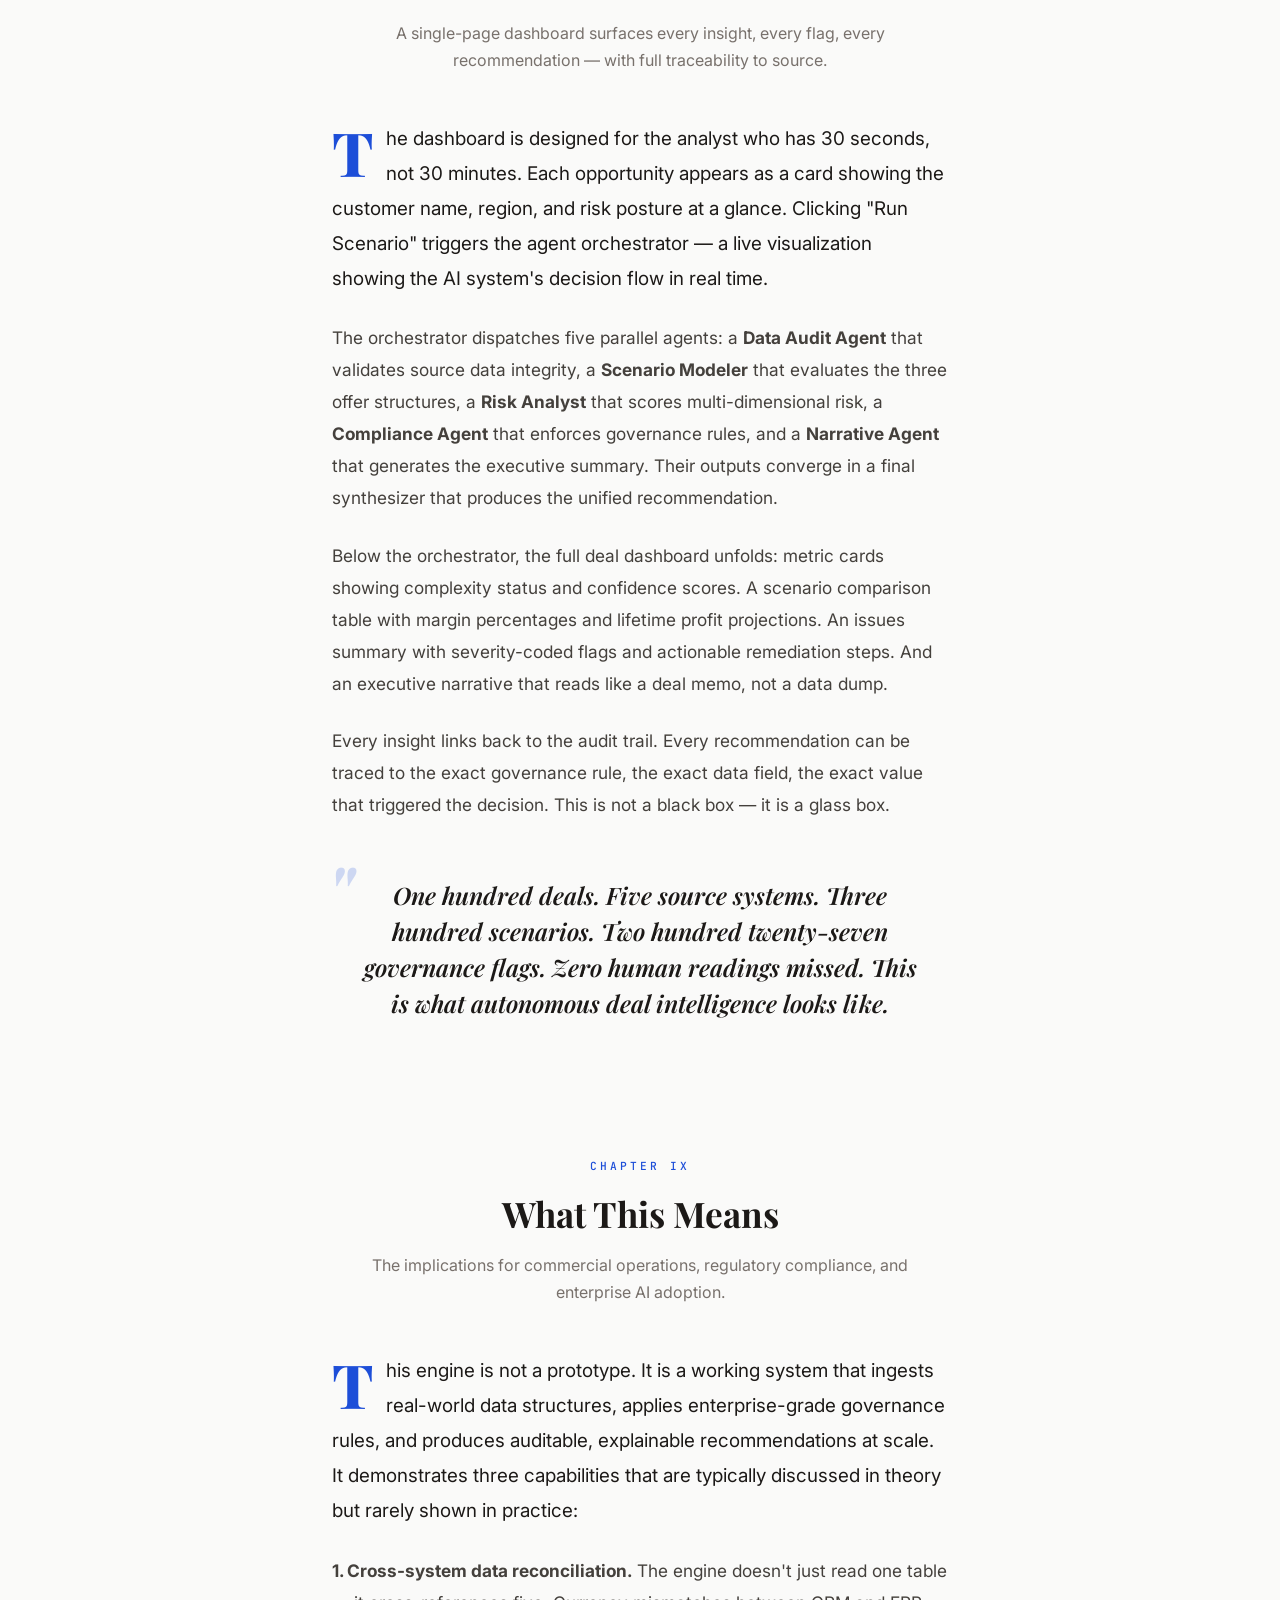
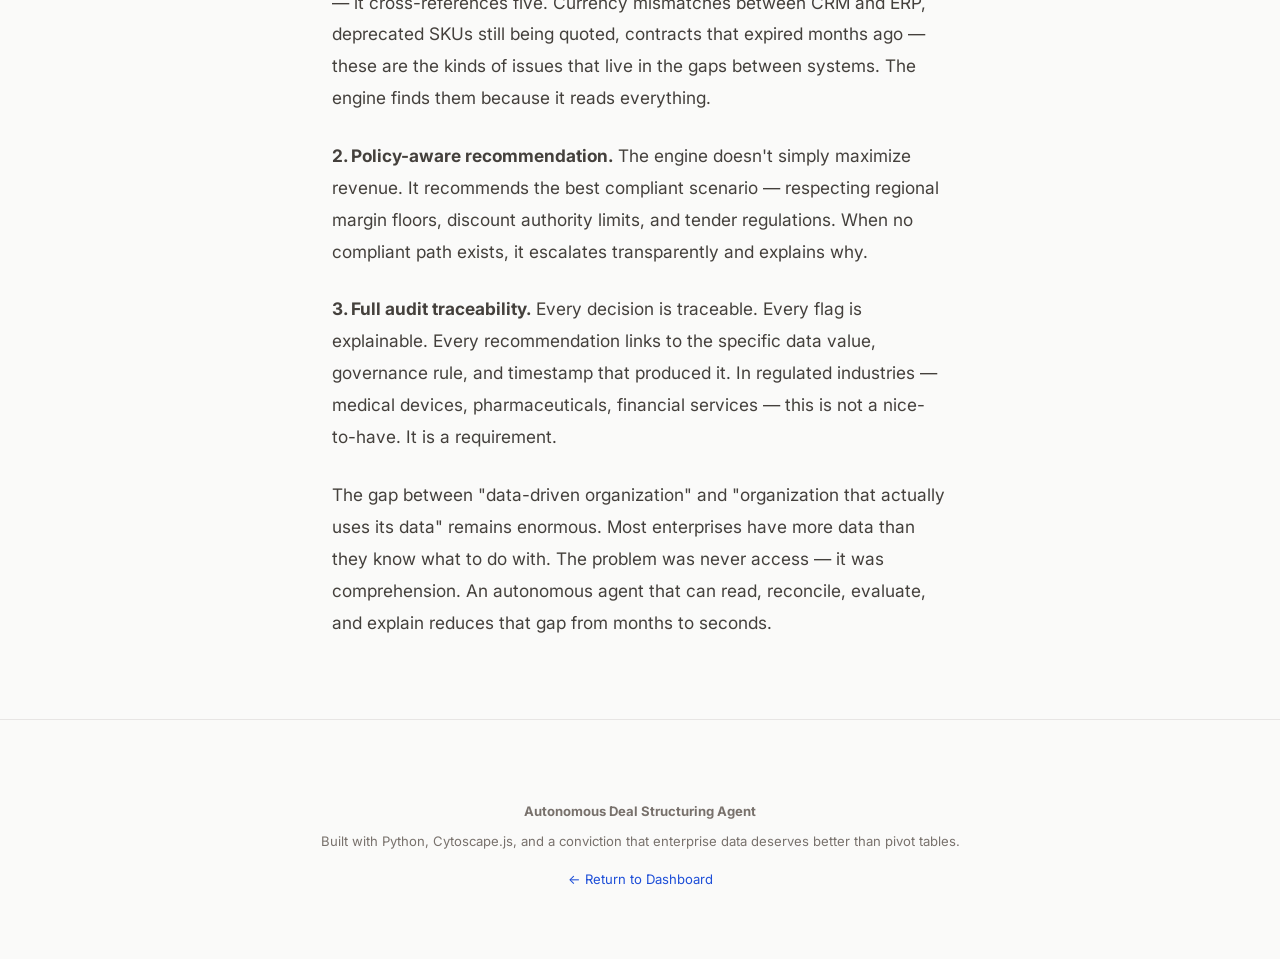
==== commit c2bbc4fd: "updated story" ====
--- a/story.html
+++ b/story.html
@@ -4,423 +4,537 @@
 <head>
     <meta charset="UTF-8">
     <meta name="viewport" content="width=device-width, initial-scale=1.0">
-    <title>The Anatomy of an Autonomous Deal</title>
-    <link rel="preconnect" href="https://fonts.googleapis.com">
-    <link rel="preconnect" href="https://fonts.gstatic.com" crossorigin>
+    <title>The Deal Engine — A Data Story</title>
+    <meta name="description"
+        content="How an autonomous agent transforms fragmented enterprise data into intelligent deal recommendations across 100 opportunities.">
     <link
-        href="https://fonts.googleapis.com/css2?family=Fraunces:ital,opsz,wght@0,9..144,300..900;1,9..144,300..900&family=Inter:wght@300;400;500;600;700&display=swap"
+        href="https://fonts.googleapis.com/css2?family=Playfair+Display:wght@400;600;700;800;900&family=Inter:wght@300;400;500;600;700&family=JetBrains+Mono:wght@400;500&display=swap"
         rel="stylesheet">
+    <link rel="stylesheet" href="https://cdn.jsdelivr.net/npm/bootstrap-icons@1.11.3/font/bootstrap-icons.min.css">
     <style>
+        *,
+        *::before,
+        *::after {
+            box-sizing: border-box;
+            margin: 0;
+            padding: 0
+        }
+
         :root {
-            --bg-dark: #0f111a;
-            --text-light: #f8fafc;
-            --text-muted: #94a3b8;
-            --accent-blue: #3b82f6;
-            --accent-purple: #8b5cf6;
-            --red: #ef4444;
-            --green: #10b981;
-            --amber: #f59e0b;
-        }
-
-        * {
-            margin: 0;
+            --serif: 'Playfair Display', Georgia, serif;
+            --sans: 'Inter', -apple-system, system-ui, sans-serif;
+            --mono: 'JetBrains Mono', Consolas, monospace;
+            --bg: #fafaf9;
+            --text: #1c1917;
+            --muted: #78716c;
+            --accent: #1d4ed8;
+            --accent-light: #eff6ff;
+            --border: #e7e5e4;
+            --card: #ffffff;
+            --red: #dc2626;
+            --amber: #d97706;
+            --green: #059669;
+        }
+
+        html {
+            scroll-behavior: smooth;
+        }
+
+        body {
+            font-family: var(--sans);
+            color: var(--text);
+            background: var(--bg);
+            line-height: 1.7;
+            -webkit-font-smoothing: antialiased;
+        }
+
+        /* ─── Navigation ─── */
+        .story-nav {
+            position: fixed;
+            top: 0;
+            left: 0;
+            right: 0;
+            z-index: 100;
+            background: rgba(250, 250, 249, 0.92);
+            backdrop-filter: blur(12px);
+            border-bottom: 1px solid var(--border);
+            padding: 14px 0;
+            transition: box-shadow 0.3s;
+        }
+
+        .story-nav.scrolled {
+            box-shadow: 0 1px 8px rgba(0, 0, 0, 0.06);
+        }
+
+        .story-nav-inner {
+            max-width: 1100px;
+            margin: 0 auto;
+            padding: 0 32px;
+            display: flex;
+            align-items: center;
+            justify-content: space-between;
+        }
+
+        .story-nav .brand {
+            font-family: var(--serif);
+            font-weight: 700;
+            font-size: 1.1rem;
+            color: var(--text);
+            text-decoration: none;
+        }
+
+        .story-nav .back-link {
+            font-size: 0.82rem;
+            color: var(--muted);
+            text-decoration: none;
+            display: flex;
+            align-items: center;
+            gap: 6px;
+        }
+
+        .story-nav .back-link:hover {
+            color: var(--accent);
+        }
+
+        /* ─── Hero ─── */
+        .hero {
+            padding: 160px 32px 100px;
+            text-align: center;
+            max-width: 900px;
+            margin: 0 auto;
+        }
+
+        .hero-kicker {
+            font-family: var(--sans);
+            font-size: 0.72rem;
+            font-weight: 700;
+            text-transform: uppercase;
+            letter-spacing: 3px;
+            color: var(--accent);
+            margin-bottom: 24px;
+        }
+
+        .hero h1 {
+            font-family: var(--serif);
+            font-size: clamp(2.4rem, 5vw, 3.6rem);
+            font-weight: 800;
+            line-height: 1.15;
+            margin-bottom: 28px;
+            color: var(--text);
+        }
+
+        .hero-deck {
+            font-size: 1.2rem;
+            color: var(--muted);
+            line-height: 1.7;
+            max-width: 680px;
+            margin: 0 auto 40px;
+        }
+
+        .hero-meta {
+            font-size: 0.78rem;
+            color: #a8a29e;
+            text-transform: uppercase;
+            letter-spacing: 1.5px;
+        }
+
+        .hero-divider {
+            width: 60px;
+            height: 3px;
+            background: var(--accent);
+            margin: 48px auto 0;
+            border-radius: 2px;
+        }
+
+        /* ─── Prose ─── */
+        .prose {
+            max-width: 680px;
+            margin: 0 auto;
+            padding: 0 32px;
+        }
+
+        .prose p {
+            font-size: 1.08rem;
+            line-height: 1.85;
+            margin-bottom: 1.6rem;
+            color: #44403c;
+        }
+
+        .prose p.lead-graf {
+            font-size: 1.18rem;
+            color: var(--text);
+        }
+
+        .prose p.lead-graf::first-letter {
+            font-family: var(--serif);
+            font-size: 3.8rem;
+            float: left;
+            line-height: 0.8;
+            margin: 6px 12px 0 0;
+            font-weight: 800;
+            color: var(--accent);
+        }
+
+        /* ─── Section Headers ─── */
+        .section-break {
+            text-align: center;
+            padding: 80px 32px 48px;
+            max-width: 800px;
+            margin: 0 auto;
+        }
+
+        .section-break .number {
+            font-family: var(--mono);
+            font-size: 0.7rem;
+            font-weight: 500;
+            text-transform: uppercase;
+            letter-spacing: 3px;
+            color: var(--accent);
+            margin-bottom: 16px;
+        }
+
+        .section-break h2 {
+            font-family: var(--serif);
+            font-size: clamp(1.6rem, 3.5vw, 2.2rem);
+            font-weight: 700;
+            line-height: 1.25;
+            margin-bottom: 16px;
+        }
+
+        .section-break .subtitle {
+            font-size: 1rem;
+            color: var(--muted);
+            max-width: 540px;
+            margin: 0 auto;
+        }
+
+        /* ─── Stat Cards ─── */
+        .stat-row {
+            max-width: 900px;
+            margin: 48px auto;
+            padding: 0 32px;
+            display: grid;
+            grid-template-columns: repeat(auto-fit, minmax(180px, 1fr));
+            gap: 20px;
+        }
+
+        .stat-card {
+            background: var(--card);
+            border: 1px solid var(--border);
+            border-radius: 14px;
+            padding: 28px 24px;
+            text-align: center;
+            transition: transform 0.2s, box-shadow 0.2s;
+        }
+
+        .stat-card:hover {
+            transform: translateY(-2px);
+            box-shadow: 0 4px 20px rgba(0, 0, 0, 0.04);
+        }
+
+        .stat-card .big {
+            font-family: var(--serif);
+            font-size: 2.4rem;
+            font-weight: 800;
+            color: var(--text);
+            line-height: 1.1;
+        }
+
+        .stat-card .big.accent {
+            color: var(--accent);
+        }
+
+        .stat-card .big.green {
+            color: var(--green);
+        }
+
+        .stat-card .big.amber {
+            color: var(--amber);
+        }
+
+        .stat-card .big.red {
+            color: var(--red);
+        }
+
+        .stat-card .label {
+            font-size: 0.72rem;
+            text-transform: uppercase;
+            letter-spacing: 1.5px;
+            color: var(--muted);
+            margin-top: 8px;
+            font-weight: 600;
+        }
+
+        /* ─── Wide Cards / Panels ─── */
+        .wide-card {
+            max-width: 900px;
+            margin: 48px auto;
+            padding: 0 32px;
+        }
+
+        .wide-card-inner {
+            background: var(--card);
+            border: 1px solid var(--border);
+            border-radius: 16px;
+            overflow: hidden;
+        }
+
+        .wide-card-header {
+            padding: 24px 32px;
+            border-bottom: 1px solid var(--border);
+            display: flex;
+            align-items: center;
+            gap: 12px;
+        }
+
+        .wide-card-header i {
+            font-size: 1.2rem;
+            color: var(--accent);
+        }
+
+        .wide-card-header h3 {
+            font-family: var(--serif);
+            font-size: 1.15rem;
+            font-weight: 700;
+        }
+
+        .wide-card-body {
             padding: 0;
-            box-sizing: border-box;
-        }
-
-        body {
-            font-family: 'Inter', sans-serif;
-            background-color: var(--bg-dark);
-            color: var(--text-light);
-            line-height: 1.6;
-            overflow-x: hidden;
-            font-size: 18px;
-        }
-
-        /* Hero Section */
-        .hero {
-            height: 100vh;
+        }
+
+        .wide-card-body table {
+            width: 100%;
+            border-collapse: collapse;
+            font-size: 0.82rem;
+        }
+
+        .wide-card-body th {
+            background: #f8f7f6;
+            font-size: 0.68rem;
+            text-transform: uppercase;
+            letter-spacing: 1px;
+            color: var(--muted);
+            font-weight: 700;
+            padding: 12px 20px;
+            text-align: left;
+            border-bottom: 2px solid var(--border);
+            white-space: nowrap;
+        }
+
+        .wide-card-body td {
+            padding: 12px 20px;
+            border-bottom: 1px solid #f5f4f3;
+            color: var(--text);
+            white-space: nowrap;
+        }
+
+        .wide-card-body tr:last-child td {
+            border-bottom: none;
+        }
+
+        /* ─── Pipeline Diagram ─── */
+        .pipeline {
+            max-width: 900px;
+            margin: 56px auto;
+            padding: 0 32px;
+        }
+
+        .pipeline-steps {
+            display: grid;
+            grid-template-columns: repeat(auto-fit, minmax(150px, 1fr));
+            gap: 0;
+            position: relative;
+        }
+
+        .pipeline-step {
+            text-align: center;
+            padding: 24px 12px;
+            position: relative;
+        }
+
+        .pipeline-step::after {
+            content: '→';
+            position: absolute;
+            right: -6px;
+            top: 50%;
+            transform: translateY(-50%);
+            font-size: 1.2rem;
+            color: #d6d3d1;
+        }
+
+        .pipeline-step:last-child::after {
+            display: none;
+        }
+
+        .pipeline-icon {
+            width: 52px;
+            height: 52px;
+            border-radius: 14px;
+            background: var(--accent-light);
             display: flex;
             align-items: center;
             justify-content: center;
+            margin: 0 auto 12px;
+            font-size: 1.3rem;
+            color: var(--accent);
+        }
+
+        .pipeline-step .step-title {
+            font-size: 0.78rem;
+            font-weight: 700;
+            color: var(--text);
+            margin-bottom: 4px;
+        }
+
+        .pipeline-step .step-desc {
+            font-size: 0.68rem;
+            color: var(--muted);
+            line-height: 1.4;
+        }
+
+        /* ─── Pullquote ─── */
+        .pullquote {
+            max-width: 680px;
+            margin: 56px auto;
+            padding: 0 32px;
+            text-align: center;
+        }
+
+        .pullquote blockquote {
+            font-family: var(--serif);
+            font-size: 1.5rem;
+            font-weight: 600;
+            line-height: 1.5;
+            color: var(--text);
+            font-style: italic;
             position: relative;
-            overflow: hidden;
+            padding: 0 24px;
+        }
+
+        .pullquote blockquote::before {
+            content: '"';
+            font-family: var(--serif);
+            font-size: 5rem;
+            position: absolute;
+            left: -8px;
+            top: -24px;
+            color: var(--accent);
+            opacity: 0.2;
+            line-height: 1;
+        }
+
+        /* ─── Rule Badges ─── */
+        .severity {
+            display: inline-block;
+            padding: 3px 12px;
+            border-radius: 20px;
+            font-size: 0.68rem;
+            font-weight: 700;
+            letter-spacing: 0.5px;
+        }
+
+        .severity.red {
+            background: #fef2f2;
+            color: var(--red);
+        }
+
+        .severity.amber {
+            background: #fffbeb;
+            color: var(--amber);
+        }
+
+        .severity.green {
+            background: #ecfdf5;
+            color: var(--green);
+        }
+
+        /* ─── Code Block ─── */
+        .code-block {
+            max-width: 680px;
+            margin: 32px auto;
+            padding: 0 32px;
+        }
+
+        .code-block pre {
+            background: #1e1e2e;
+            color: #cdd6f4;
+            border-radius: 12px;
+            padding: 24px 28px;
+            font-family: var(--mono);
+            font-size: 0.78rem;
+            line-height: 1.7;
+            overflow-x: auto;
+        }
+
+        .code-block .filename {
+            font-family: var(--mono);
+            font-size: 0.68rem;
+            color: var(--muted);
+            margin-bottom: 8px;
+        }
+
+        /* ─── Footer ─── */
+        .story-footer {
             text-align: center;
-        }
-
-        .hero-bg {
-            position: absolute;
-            top: 0;
-            left: 0;
-            width: 100%;
-            height: 100%;
-            background: radial-gradient(circle at 50% 50%, rgba(59, 130, 246, 0.15) 0%, transparent 60%);
-            z-index: 1;
-        }
-
-        .hero-content {
-            position: relative;
-            z-index: 2;
-            max-width: 900px;
-            padding: 0 20px;
+            padding: 80px 32px;
+            color: var(--muted);
+            font-size: 0.82rem;
+            border-top: 1px solid var(--border);
+            margin-top: 80px;
+        }
+
+        .story-footer a {
+            color: var(--accent);
+            text-decoration: none;
+        }
+
+        /* ─── Fade-in Animation ─── */
+        .reveal {
             opacity: 0;
-            transform: translateY(30px);
-            animation: fadeUp 1s cubic-bezier(0.16, 1, 0.3, 1) forwards;
-        }
-
-        @keyframes fadeUp {
-            to {
-                opacity: 1;
-                transform: translateY(0);
+            transform: translateY(24px);
+            transition: opacity 0.7s ease, transform 0.7s ease;
+        }
+
+        .reveal.visible {
+            opacity: 1;
+            transform: translateY(0);
+        }
+
+        /* ─── Responsive ─── */
+        @media (max-width: 768px) {
+            .hero {
+                padding: 120px 24px 64px;
             }
-        }
-
-        .hero-kicker {
-            font-family: 'Inter', sans-serif;
-            font-weight: 600;
-            text-transform: uppercase;
-            letter-spacing: 3px;
-            color: var(--accent-blue);
-            font-size: 0.9rem;
-            margin-bottom: 24px;
-            display: block;
-        }
-
-        .hero h1 {
-            font-family: 'Fraunces', serif;
-            font-size: 5vw;
-            line-height: 1.1;
-            font-weight: 400;
-            margin-bottom: 30px;
-            background: linear-gradient(to right, #ffffff, #94a3b8);
-            -webkit-background-clip: text;
-            -webkit-text-fill-color: transparent;
-        }
-
-        .hero p {
-            font-size: 1.25rem;
-            color: var(--text-muted);
-            max-width: 700px;
-            margin: 0 auto 50px auto;
-            font-weight: 300;
-        }
-
-        .scroll-indicator {
-            position: absolute;
-            bottom: 40px;
-            left: 50%;
-            transform: translateX(-50%);
-            z-index: 2;
-            animation: bounce 2s infinite ease-in-out;
-            color: var(--text-muted);
-            display: flex;
-            flex-direction: column;
-            align-items: center;
-            gap: 10px;
-            font-size: 0.8rem;
-            text-transform: uppercase;
-            letter-spacing: 2px;
-        }
-
-        .scroll-indicator svg {
-            width: 24px;
-            height: 24px;
-        }
-
-        @keyframes bounce {
-
-            0%,
-            20%,
-            50%,
-            80%,
-            100% {
-                transform: translateY(0) translateX(-50%);
+
+            .prose {
+                padding: 0 24px;
             }
 
-            40% {
-                transform: translateY(-20px) translateX(-50%);
+            .stat-row {
+                grid-template-columns: repeat(2, 1fr);
+                padding: 0 24px;
             }
 
-            60% {
-                transform: translateY(-10px) translateX(-50%);
+            .pipeline-steps {
+                grid-template-columns: repeat(2, 1fr);
             }
-        }
-
-        /* Scrollytelling Sections */
-        .section {
-            padding: 120px 20px;
-            max-width: 1200px;
-            margin: 0 auto;
-            display: flex;
-            align-items: center;
-            min-height: 80vh;
-        }
-
-        .section-content {
-            flex: 1;
-            padding-right: 60px;
-            opacity: 0;
-            transform: translateX(-30px);
-            transition: all 1s cubic-bezier(0.16, 1, 0.3, 1);
-        }
-
-        .section-visual {
-            flex: 1;
-            position: relative;
-            opacity: 0;
-            transform: scale(0.95);
-            transition: all 1.2s cubic-bezier(0.16, 1, 0.3, 1) 0.2s;
-        }
-
-        .section.visible .section-content {
-            opacity: 1;
-            transform: translateX(0);
-        }
-
-        .section.visible .section-visual {
-            opacity: 1;
-            transform: scale(1);
-        }
-
-        .section-tag {
-            font-family: 'Inter', sans-serif;
-            font-size: 0.85rem;
-            text-transform: uppercase;
-            letter-spacing: 2px;
-            color: var(--accent-purple);
-            font-weight: 600;
-            margin-bottom: 16px;
-            display: block;
-        }
-
-        .section h2 {
-            font-family: 'Fraunces', serif;
-            font-size: 3rem;
-            font-weight: 400;
-            margin-bottom: 24px;
-            line-height: 1.1;
-        }
-
-        .section p {
-            color: var(--text-muted);
-            font-size: 1.1rem;
-            margin-bottom: 24px;
-            line-height: 1.7;
-        }
-
-        /* Visual Components */
-        .glass-card {
-            background: rgba(255, 255, 255, 0.03);
-            border: 1px solid rgba(255, 255, 255, 0.08);
-            backdrop-filter: blur(20px);
-            -webkit-backdrop-filter: blur(20px);
-            border-radius: 20px;
-            padding: 40px;
-            box-shadow: 0 20px 40px rgba(0, 0, 0, 0.3);
-            position: relative;
-            overflow: hidden;
-        }
-
-        /* Data Particles Animation */
-        .data-visualization {
-            height: 400px;
-            position: relative;
-            background: rgba(0, 0, 0, 0.2);
-            border-radius: 12px;
-            border: 1px dashed rgba(255, 255, 255, 0.1);
-            overflow: hidden;
-        }
-
-        .particle {
-            position: absolute;
-            background: var(--accent-blue);
-            border-radius: 50%;
-            opacity: 0.6;
-        }
-
-        .anomaly-particle {
-            background: var(--red);
-            box-shadow: 0 0 10px var(--red);
-            animation: pulse-red 2s infinite;
-        }
-
-        @keyframes pulse-red {
-            0% {
-                box-shadow: 0 0 0 0 rgba(239, 68, 68, 0.4);
+
+            .pipeline-step::after {
+                display: none;
             }
 
-            70% {
-                box-shadow: 0 0 0 15px rgba(239, 68, 68, 0);
+            .section-break {
+                padding: 56px 24px 32px;
             }
-
-            100% {
-                box-shadow: 0 0 0 0 rgba(239, 68, 68, 0);
+        }
+
+        @media (max-width: 480px) {
+            .stat-row {
+                grid-template-columns: 1fr;
             }
-        }
-
-        /* Interactive Timeline Tracker */
-        .deal-flow {
-            display: flex;
-            justify-content: space-between;
-            position: relative;
-            margin-top: 40px;
-        }
-
-        .deal-flow::before {
-            content: '';
-            position: absolute;
-            top: 24px;
-            left: 0;
-            width: 100%;
-            height: 2px;
-            background: rgba(255, 255, 255, 0.1);
-            z-index: 1;
-        }
-
-        .flow-step {
-            position: relative;
-            z-index: 2;
-            display: flex;
-            flex-direction: column;
-            align-items: center;
-            text-align: center;
-            gap: 12px;
-            width: 33%;
-        }
-
-        .flow-dot {
-            width: 48px;
-            height: 48px;
-            background: var(--bg-dark);
-            border: 2px solid rgba(255, 255, 255, 0.2);
-            border-radius: 50%;
-            display: flex;
-            align-items: center;
-            justify-content: center;
-            font-weight: 600;
-            color: var(--text-muted);
-            transition: all 0.3s;
-        }
-
-        .flow-step.active .flow-dot {
-            border-color: var(--accent-blue);
-            background: rgba(59, 130, 246, 0.1);
-            color: var(--accent-blue);
-            box-shadow: 0 0 20px rgba(59, 130, 246, 0.3);
-        }
-
-        /* Decision Interface Visualization */
-        .decision-matrix {
-            display: flex;
-            flex-direction: column;
-            gap: 16px;
-        }
-
-        .scenario-row {
-            padding: 20px;
-            background: rgba(255, 255, 255, 0.02);
-            border: 1px solid rgba(255, 255, 255, 0.05);
-            border-radius: 12px;
-            display: flex;
-            justify-content: space-between;
-            align-items: center;
-            transition: all 0.3s ease;
-            cursor: pointer;
-        }
-
-        .scenario-row:hover {
-            background: rgba(255, 255, 255, 0.05);
-            transform: translateX(10px);
-        }
-
-        .scenario-row.recommended {
-            border-color: var(--accent-blue);
-            background: linear-gradient(90deg, rgba(59, 130, 246, 0.1) 0%, transparent 100%);
-            box-shadow: inset 4px 0 0 var(--accent-blue);
-        }
-
-        .scenario-name {
-            font-size: 1.2rem;
-            font-weight: 600;
-        }
-
-        .scenario-metrics {
-            display: flex;
-            gap: 30px;
-            text-align: right;
-        }
-
-        .metric strong {
-            display: block;
-            font-size: 1.1rem;
-            color: white;
-        }
-
-        .metric span {
-            font-size: 0.8rem;
-            color: var(--text-muted);
-            text-transform: uppercase;
-        }
-
-        /* Narrative Output Display */
-        .narrative-box {
-            font-family: 'Fraunces', serif;
-            font-size: 1.4rem;
-            line-height: 1.5;
-            color: #cbd5e1;
-            padding: 40px;
-            border-left: 4px solid var(--accent-purple);
-            background: linear-gradient(90deg, rgba(139, 92, 246, 0.05) 0%, transparent 100%);
-            position: relative;
-        }
-
-        .narrative-box::before {
-            content: '"';
-            position: absolute;
-            top: 20px;
-            left: 10px;
-            font-size: 4rem;
-            color: rgba(139, 92, 246, 0.2);
-            line-height: 1;
-            font-family: inherit;
-        }
-
-        .typewriter-text {
-            border-right: 2px solid;
-            width: 100%;
-            white-space: pre-wrap;
-            overflow: hidden;
-            animation: typing 4s steps(40, end), blink-caret .75s step-end infinite;
-        }
-
-        /* Reverse Layout */
-        .section.reverse {
-            flex-direction: row-reverse;
-        }
-
-        .section.reverse .section-content {
-            padding-right: 0;
-            padding-left: 60px;
-            transform: translateX(30px);
-        }
-
-        .section.visible.reverse .section-content {
-            transform: translateX(0);
-        }
-
-        @media (max-width: 900px) {
-            .section {
-                flex-direction: column !important;
-                padding: 60px 20px;
-            }
-
-            .section-content {
-                padding: 0 !important;
-                margin-bottom: 40px;
-            }
-
-            .hero h1 {
-                font-size: 3rem;
+
+            .pipeline-steps {
+                grid-template-columns: 1fr;
             }
         }
     </style>
@@ -428,213 +542,713 @@
 
 <body>
 
-    <section class="hero">
-        <div class="hero-bg"></div>
-        <div class="hero-content">
-            <span class="hero-kicker">Data Audit Architecture</span>
-            <h1>The Anatomy of an Autonomous Deal</h1>
-            <p>How we generated a synthetic, chaotic commercial pipeline—and built an agent intelligent enough to
-                restructure it without human intervention.</p>
-        </div>
-        <div class="scroll-indicator">
-            <span>Scroll to Explore</span>
-            <svg viewBox="0 0 24 24" fill="none" stroke="currentColor" stroke-width="2" stroke-linecap="round"
-                stroke-linejoin="round">
-                <path d="M12 5v14M19 12l-7 7-7-7" />
-            </svg>
-        </div>
-    </section>
-
-    <!-- Part 1 -->
-    <section class="section">
-        <div class="section-content">
-            <span class="section-tag">Part 1. Generation</span>
-            <h2>Architecting Chaos</h2>
-            <p>To test an enterprise agent, pristine data is useless. We needed to simulate the absolute friction of a
-                modern global commercial deal desk.</p>
-            <p>We programmatically generated 100 full diagnostic opportunities across 9 regions, natively generating
-                instruments ranging from $75K to $450K. But more importantly, we injected over <strong>20 critical edge
-                    cases</strong>.</p>
-            <p>We hid "Ghost Contracts" (expired but marked active), misaligned currencies (CAD deals attempting to pull
-                EUR pricing), and deliberately aggressive sales discounting aimed at triggering CFO escalations.</p>
-        </div>
-        <div class="section-visual">
-            <div class="glass-card">
-                <div class="data-visualization" id="particle-container">
-                    <!-- Particles generated by JS -->
-                </div>
-                <div
-                    style="margin-top: 20px; display: flex; justify-content: space-between; color: var(--text-muted); font-size: 0.9rem;">
-                    <span>Normal Transaction Base</span>
-                    <span style="color: var(--red); display: flex; align-items: center; gap: 8px;">
-                        <div
-                            style="width:8px;height:8px;background:var(--red);border-radius:50%;box-shadow:0 0 10px var(--red);">
-                        </div>
-                        Injected Anomalies
-                    </span>
-                </div>
-            </div>
-        </div>
-    </section>
-
-    <!-- Part 2 -->
-    <section class="section reverse">
-        <div class="section-content">
-            <span class="section-tag">Part 2. Governance Logic</span>
-            <h2>The Mathematics of Escalation</h2>
-            <p>The core agent operates purely on deterministic rules. As it ingests the chaotic datasets, it normalizes
-                currencies and computes baseline economics instantly.</p>
-            <p>Instead of merely rejecting bad deals, it dynamically generates three strategic paths per opportunity:
-                <strong>Win Now</strong>, <strong>Balanced</strong>, and <strong>Value-Based</strong>.</p>
-            <p>Watch how it evaluates HealthCenter 0 (OPP-2000). The sales rep selected Scenario A for its 29% discount
-                to secure the bid. The agent detected a European margin floor violation (sub-33%), threw a RED severity
-                flag, and autonomously pivoted to Scenario B.</p>
-        </div>
-        <div class="section-visual">
-            <div class="glass-card">
-                <h3 style="margin-bottom: 24px; font-weight: 500;">HealthCenter 0 Opportunity Assessment</h3>
-                <div class="decision-matrix">
-                    <div class="scenario-row">
-                        <div class="scenario-name" style="color: var(--text-muted);">Scenario A <br><span
-                                style="font-size:0.8rem;font-weight:400;color:var(--red);">Violation: 10% Margin</span>
-                        </div>
-                        <div class="scenario-metrics">
-                            <div class="metric"><strong>29%</strong><span>Disc.</span></div>
-                            <div class="metric"><strong>No</strong><span>Escalate</span></div>
-                        </div>
-                    </div>
-                    <div class="scenario-row recommended">
-                        <div class="scenario-name">Scenario B <br><span
-                                style="font-size:0.8rem;font-weight:400;color:var(--accent-blue);">Agent Endorsed</span>
-                        </div>
-                        <div class="scenario-metrics">
-                            <div class="metric"><strong>36.3%</strong><span>Margin</span></div>
-                            <div class="metric"><strong>€245K</strong><span>Profit</span></div>
-                        </div>
-                    </div>
-                    <div class="scenario-row">
-                        <div class="scenario-name" style="color: var(--text-muted);">Scenario C <br><span
-                                style="font-size:0.8rem;font-weight:400;">Excessive Risk</span></div>
-                        <div class="scenario-metrics">
-                            <div class="metric"><strong>41.1%</strong><span>Margin</span></div>
-                            <div class="metric"><strong>€378K</strong><span>Profit</span></div>
-                        </div>
-                    </div>
-                </div>
-            </div>
-        </div>
-    </section>
-
-    <!-- Part 3 -->
-    <section class="section">
-        <div class="section-content">
-            <span class="section-tag">Part 3. Explainability</span>
-            <h2>Synthesizing The Narrative</h2>
-            <p>An algorithm that enforces limits is a tool. An agent that explains its reasoning to an executive is a
-                partner.</p>
-            <p>Once the mathematical recommendation is secured, the final engine layer translates the specific
-                variables—margins, regional currencies, audit rule IDs—into a seamless executive narrative.</p>
-            <p>This allows the final JSON packet to be routed directly to a dashboard or a VP's inbox, proving not just
-                what to do, but <em>why</em> the autonomous engine chose to do it.</p>
-        </div>
-        <div class="section-visual">
-            <div class="glass-card">
-                <div class="narrative-box">
-                    Recommending Scenario B for HealthCenter 0 to maintain a 36.3% margin and generate €245.6K in
-                    lifetime gross profit. Scenario A provides highest win probability but violates regional margin
-                    floor policy.
-                </div>
-                <div class="deal-flow" id="timeline">
-                    <div class="flow-step active">
-                        <div class="flow-dot">1</div>
-                        <span style="font-size: 0.8rem; color: var(--text-muted);">Ingest & Flag</span>
-                    </div>
-                    <div class="flow-step">
-                        <div class="flow-dot">2</div>
-                        <span style="font-size: 0.8rem; color: var(--text-muted);">Structure</span>
-                    </div>
-                    <div class="flow-step">
-                        <div class="flow-dot">3</div>
-                        <span style="font-size: 0.8rem; color: var(--text-muted);">Narrative Payload</span>
-                    </div>
-                </div>
-            </div>
-        </div>
-    </section>
+    <!-- Navigation -->
+    <nav class="story-nav" id="storyNav">
+        <div class="story-nav-inner">
+            <a href="." class="brand">The Deal Engine</a>
+            <a href="index.html" class="back-link"><i class="bi bi-arrow-left"></i> Back to Dashboard</a>
+        </div>
+    </nav>
+
+    <!-- ═══════════════════════════════════════════════════════ -->
+    <!-- HERO -->
+    <!-- ═══════════════════════════════════════════════════════ -->
+    <header class="hero">
+        <div class="hero-kicker">An Analytics Story</div>
+        <h1>How an Autonomous Agent Turns Fragmented Data Into Intelligent Deal Recommendations</h1>
+        <p class="hero-deck">
+            Across five enterprise systems, 100 active opportunities, and 227 governance flags — a machine reads what
+            humans miss. This is the story of a deal structuring engine built to surface risk, enforce compliance, and
+            recommend the right offer, every time.
+        </p>
+        <p class="hero-meta">February 2026 · Deal Structuring Analytics</p>
+        <div class="hero-divider"></div>
+    </header>
+
+    <!-- ═══════════════════════════════════════════════════════ -->
+    <!-- CHAPTER 1 — THE PROBLEM -->
+    <!-- ═══════════════════════════════════════════════════════ -->
+    <div class="section-break reveal">
+        <div class="number">Chapter I</div>
+        <h2>The Problem: Death by a Thousand Spreadsheets</h2>
+        <p class="subtitle">Enterprise deal desks sit atop a mountain of disconnected data — and most of it never gets
+            read.</p>
+    </div>
+
+    <div class="prose reveal">
+        <p class="lead-graf">Every quarter, commercial operations teams across the medical device and diagnostics
+            industry face the same ritual: a deal arrives, a sales representative submits a discount request, and
+            somewhere between the CRM, the ERP, the installed base registry, the contract archive, and the service log —
+            the truth gets lost.</p>
+        <p>The information exists. It always does. Buried inside SAP pricing masters that haven't been updated since the
+            last fiscal year. Hidden in contract end-dates that expired six months ago but still show "Active" in the
+            system. Scattered across utilization indices that scream "this customer barely uses the instrument they have
+            — why are we quoting them a second one?"</p>
+        <p>The typical deal desk analyst has 10 minutes per opportunity. At 100 opportunities per quarter, that's
+            roughly 17 hours of work crammed into a process where a single overlooked flag — a deprecated SKU, a
+            currency mismatch between CRM and ERP, a margin that dips below the regional floor — can cost the
+            organization hundreds of thousands of euros in unrecoverable margin leakage.</p>
+        <p>This project asked a pointed question: <strong>What if an autonomous agent could read every table, enforce
+                every rule, and generate every recommendation — before the analyst even opens the file?</strong></p>
+    </div>
+
+    <!-- ═══════════════════════════════════════════════════════ -->
+    <!-- CHAPTER 2 — THE DATA -->
+    <!-- ═══════════════════════════════════════════════════════ -->
+    <div class="section-break reveal">
+        <div class="number">Chapter II</div>
+        <h2>Five Tables. One Hundred Customers. Zero Mercy.</h2>
+        <p class="subtitle">The engine ingests data from five distinct enterprise sources — each representing a
+            different dimension of the commercial relationship.</p>
+    </div>
+
+    <div class="stat-row reveal">
+        <div class="stat-card">
+            <div class="big accent">5</div>
+            <div class="label">Source Tables</div>
+        </div>
+        <div class="stat-card">
+            <div class="big">100</div>
+            <div class="label">Opportunities</div>
+        </div>
+        <div class="stat-card">
+            <div class="big">100</div>
+            <div class="label">Contracts</div>
+        </div>
+        <div class="stat-card">
+            <div class="big">9</div>
+            <div class="label">Regions</div>
+        </div>
+        <div class="stat-card">
+            <div class="big">6</div>
+            <div class="label">Customer Segments</div>
+        </div>
+    </div>
+
+    <div class="prose reveal">
+        <p>The dataset mirrors the operational reality of a mid-sized diagnostics commercial operation spanning the
+            United States, Germany, the United Kingdom, France, Spain, Canada, the Netherlands, Italy, and Switzerland.
+        </p>
+    </div>
+
+    <!-- Source Tables Panel -->
+    <div class="wide-card reveal">
+        <div class="wide-card-inner">
+            <div class="wide-card-header">
+                <i class="bi bi-database"></i>
+                <h3>Source Data Architecture</h3>
+            </div>
+            <div class="wide-card-body">
+                <table>
+                    <thead>
+                        <tr>
+                            <th>Table</th>
+                            <th>Records</th>
+                            <th>Key Fields</th>
+                            <th>System of Origin</th>
+                            <th>Purpose</th>
+                        </tr>
+                    </thead>
+                    <tbody>
+                        <tr>
+                            <td><strong>Opportunities</strong></td>
+                            <td>100</td>
+                            <td>OPP ID, Customer, SKU, Discount %, Stage</td>
+                            <td>CRM (Salesforce)</td>
+                            <td>Active pipeline with pricing requests</td>
+                        </tr>
+                        <tr>
+                            <td><strong>SAP Pricing</strong></td>
+                            <td>100</td>
+                            <td>SKU, List Price, Standard Cost, Deprecated Flag</td>
+                            <td>ERP (SAP)</td>
+                            <td>Official pricing & cost basis</td>
+                        </tr>
+                        <tr>
+                            <td><strong>Installed Base</strong></td>
+                            <td>100</td>
+                            <td>Customer ID, SKU, Install Year, Utilization Index</td>
+                            <td>Asset Registry</td>
+                            <td>What the customer already owns</td>
+                        </tr>
+                        <tr>
+                            <td><strong>Contracts</strong></td>
+                            <td>100</td>
+                            <td>Contract ID, Start/End Date, Status, Service Level</td>
+                            <td>Contract Management</td>
+                            <td>Service agreement status</td>
+                        </tr>
+                        <tr>
+                            <td><strong>Service Cases</strong></td>
+                            <td>100</td>
+                            <td>Case ID, Cases/12m, Resolution Days, SLA Breach %</td>
+                            <td>Service Desk</td>
+                            <td>Instrument reliability & support history</td>
+                        </tr>
+                    </tbody>
+                </table>
+            </div>
+        </div>
+    </div>
+
+    <div class="prose reveal">
+        <p>Each table is loaded, cross-referenced, and normalized at ingestion. The opportunities table holds the sales
+            pipeline — SKUs being quoted, discount levels being requested, contract term lengths, and competitive
+            pressure signals. It is then joined to the SAP pricing master to derive instrument-level economics: list
+            price, standard cost, and the net price after discounting.</p>
+        <p>But the real power emerges when you cross tables. A customer requesting a 24% instrument discount might seem
+            acceptable in isolation. But cross-reference against their installed base — a DX-Legacy instrument from 2018
+            with a utilization index of 0.11 — and a different picture emerges. Or check their contract: end-date three
+            months ago, still marked "Active." Ghost contracts. The kind of data debt that compounds silently until a
+            CFO asks why projected margins never materialize.</p>
+    </div>
+
+    <!-- ═══════════════════════════════════════════════════════ -->
+    <!-- CHAPTER 3 — THE ENGINE -->
+    <!-- ═══════════════════════════════════════════════════════ -->
+    <div class="section-break reveal">
+        <div class="number">Chapter III</div>
+        <h2>The Engine: Seven Stages of Autonomous Analysis</h2>
+        <p class="subtitle">From raw CSV to executive-ready approval packet in under three seconds.</p>
+    </div>
+
+    <div class="pipeline reveal">
+        <div class="pipeline-steps">
+            <div class="pipeline-step">
+                <div class="pipeline-icon"><i class="bi bi-cloud-download"></i></div>
+                <div class="step-title">Ingest</div>
+                <div class="step-desc">Load 5 CSVs from enterprise systems</div>
+            </div>
+            <div class="pipeline-step">
+                <div class="pipeline-icon"><i class="bi bi-funnel"></i></div>
+                <div class="step-title">Normalize</div>
+                <div class="step-desc">Clean, validate, produce Parquet snapshots</div>
+            </div>
+            <div class="pipeline-step">
+                <div class="pipeline-icon"><i class="bi bi-calculator"></i></div>
+                <div class="step-title">Economics</div>
+                <div class="step-desc">Derive baseline revenue, cost, and margin</div>
+            </div>
+            <div class="pipeline-step">
+                <div class="pipeline-icon"><i class="bi bi-layers"></i></div>
+                <div class="step-title">Scenarios</div>
+                <div class="step-desc">Generate 3 structured offers per deal</div>
+            </div>
+            <div class="pipeline-step">
+                <div class="pipeline-icon"><i class="bi bi-shield-check"></i></div>
+                <div class="step-title">Governance</div>
+                <div class="step-desc">Apply 8+ rules, flag violations</div>
+            </div>
+            <div class="pipeline-step">
+                <div class="pipeline-icon"><i class="bi bi-graph-up-arrow"></i></div>
+                <div class="step-title">Risk & Recommend</div>
+                <div class="step-desc">Score risk, select best scenario</div>
+            </div>
+            <div class="pipeline-step">
+                <div class="pipeline-icon"><i class="bi bi-file-earmark-check"></i></div>
+                <div class="step-title">Deliver</div>
+                <div class="step-desc">Produce approval packets & UI summary</div>
+            </div>
+        </div>
+    </div>
+
+    <div class="prose reveal">
+        <p class="lead-graf">Stage one is deceptively simple: read five CSV files. But what happens next is where the
+            intelligence lives. The engine joins the opportunities table against SAP pricing to construct baseline
+            economics — instrument revenue (after discounting), consumables revenue (projected annually over the
+            contract term), and service revenue. A total cost basis is derived from standard costs, consumable cost
+            ratios, and service delivery costs.</p>
+        <p>With the economics established, the engine generates exactly three deal scenarios for each of the 100
+            opportunities — 300 scenarios in total:</p>
+    </div>
+
+    <div class="wide-card reveal">
+        <div class="wide-card-inner">
+            <div class="wide-card-header">
+                <i class="bi bi-layers"></i>
+                <h3>Scenario Generation Logic</h3>
+            </div>
+            <div class="wide-card-body">
+                <table>
+                    <thead>
+                        <tr>
+                            <th>Scenario</th>
+                            <th>Strategy</th>
+                            <th>Discount Approach</th>
+                            <th>Term</th>
+                            <th>Objective</th>
+                        </tr>
+                    </thead>
+                    <tbody>
+                        <tr>
+                            <td><strong>A — Win Now</strong></td>
+                            <td>Aggressive</td>
+                            <td>Requested + 5% additional</td>
+                            <td>Same as requested</td>
+                            <td>Maximize win probability</td>
+                        </tr>
+                        <tr>
+                            <td><strong>B — Balanced</strong></td>
+                            <td>Moderate</td>
+                            <td>Requested discount, 10% service reduction</td>
+                            <td>Same as requested</td>
+                            <td>Balance margin and competitiveness</td>
+                        </tr>
+                        <tr>
+                            <td><strong>C — Value-Based</strong></td>
+                            <td>Conservative</td>
+                            <td>Requested − 5%, 20% service reduction</td>
+                            <td>+1 year extension</td>
+                            <td>Maximize lifetime profit</td>
+                        </tr>
+                    </tbody>
+                </table>
+            </div>
+        </div>
+    </div>
+
+    <div class="prose reveal">
+        <p>Each scenario is then evaluated against a configurable set of governance rules. The engine operates like a
+            compliance analyst with perfect memory — it never forgets to check, never overlooks a field, never gets
+            tired at opportunity number 87.</p>
+    </div>
+
+    <!-- ═══════════════════════════════════════════════════════ -->
+    <!-- CHAPTER 4 — GOVERNANCE -->
+    <!-- ═══════════════════════════════════════════════════════ -->
+    <div class="section-break reveal">
+        <div class="number">Chapter IV</div>
+        <h2>The Governance Gauntlet: 227 Flags Across 100 Deals</h2>
+        <p class="subtitle">Every opportunity is evaluated against eight rule families — from margin floors to expired
+            contracts.</p>
+    </div>
+
+    <div class="stat-row reveal">
+        <div class="stat-card">
+            <div class="big red">8</div>
+            <div class="label">RED Flags</div>
+        </div>
+        <div class="stat-card">
+            <div class="big amber">119</div>
+            <div class="label">AMBER Flags</div>
+        </div>
+        <div class="stat-card">
+            <div class="big green">100</div>
+            <div class="label">GREEN (Compliant)</div>
+        </div>
+        <div class="stat-card">
+            <div class="big">227</div>
+            <div class="label">Total Issues Logged</div>
+        </div>
+    </div>
+
+    <div class="wide-card reveal">
+        <div class="wide-card-inner">
+            <div class="wide-card-header">
+                <i class="bi bi-shield-exclamation"></i>
+                <h3>Governance Rules Engine</h3>
+            </div>
+            <div class="wide-card-body">
+                <table>
+                    <thead>
+                        <tr>
+                            <th>Rule ID</th>
+                            <th>Severity</th>
+                            <th>Description</th>
+                            <th>Threshold</th>
+                            <th>Recommended Action</th>
+                        </tr>
+                    </thead>
+                    <tbody>
+                        <tr>
+                            <td><code>R_MISSING_COST</code></td>
+                            <td><span class="severity red">RED</span></td>
+                            <td>Standard cost missing from SAP master</td>
+                            <td>Must be > 0</td>
+                            <td>Update SAP master data</td>
+                        </tr>
+                        <tr>
+                            <td><code>R_NEG_MARGIN</code></td>
+                            <td><span class="severity red">RED</span></td>
+                            <td>Deal produces negative gross margin</td>
+                            <td>Must be > 0%</td>
+                            <td>Reject or restructure</td>
+                        </tr>
+                        <tr>
+                            <td><code>R_LOW_MARGIN</code></td>
+                            <td><span class="severity red">RED</span></td>
+                            <td>Margin below regional floor</td>
+                            <td>33–36% by region</td>
+                            <td>Increase price or bundle</td>
+                        </tr>
+                        <tr>
+                            <td><code>R_HIGH_DISC</code></td>
+                            <td><span class="severity red">RED</span></td>
+                            <td>Discount exceeds hard cap of 30%</td>
+                            <td>≤ 30%</td>
+                            <td>Require CFO approval</td>
+                        </tr>
+                        <tr>
+                            <td><code>R_MED_DISC</code></td>
+                            <td><span class="severity amber">AMBER</span></td>
+                            <td>Discount between 20–30%</td>
+                            <td>≤ 20%</td>
+                            <td>Require VP approval</td>
+                        </tr>
+                        <tr>
+                            <td><code>R_DEPRECATED_SKU</code></td>
+                            <td><span class="severity amber">AMBER</span></td>
+                            <td>Opportunity references a deprecated product</td>
+                            <td>Must not be deprecated</td>
+                            <td>Suggest current model upgrade</td>
+                        </tr>
+                        <tr>
+                            <td><code>R_CURR_MISMATCH</code></td>
+                            <td><span class="severity amber">AMBER</span></td>
+                            <td>Currency differs between CRM and ERP</td>
+                            <td>Must match</td>
+                            <td>Align currencies before quoting</td>
+                        </tr>
+                        <tr>
+                            <td><code>R_EXPIRED_ACTIVE</code></td>
+                            <td><span class="severity amber">AMBER</span></td>
+                            <td>Contract past end date but marked Active</td>
+                            <td>Active date must be future</td>
+                            <td>Close out or renew in CRM</td>
+                        </tr>
+                    </tbody>
+                </table>
+            </div>
+        </div>
+    </div>
+
+    <div class="prose reveal">
+        <p>The governance engine is the heart of the system. It evaluates every opportunity against eight distinct rule
+            families, cross-referencing data across all five source tables. Regional margin floors are not uniform — the
+            European Union floor is 33%, the US floor is 36%. A deal that passes in the Netherlands may fail in New
+            York.</p>
+        <p>Consider a deal where a sales representative requests a 24% instrument discount. Rule <code>R_MED_DISC</code>
+            flags this as AMBER — the discount exceeds the 20% threshold for standard authority. The approval now routes
+            to the VP of Sales. But the same opportunity also references a SKU marked as deprecated in the SAP pricing
+            master — <code>R_DEPRECATED_SKU</code> fires, adding a second AMBER flag. And when the engine
+            cross-references the CRM quote currency (CAD) against the SAP master currency (EUR), a third flag emerges:
+            <code>R_CURR_MISMATCH</code>.</p>
+        <p>Each rule evaluation generates an entry in the immutable <strong>audit trail</strong> — a JSONL file
+            containing the rule ID, the input values at evaluation time, and a UUID-stamped timestamp. If a regulator,
+            an auditor, or a deal desk manager asks "why was this deal flagged?" — the answer is traceable to the exact
+            data point, rule, and moment.</p>
+    </div>
+
+    <div class="pullquote reveal">
+        <blockquote>The engine doesn't just flag problems. It explains them, traces them, and tells you exactly what to
+            do about each one.</blockquote>
+    </div>
+
+    <!-- ═══════════════════════════════════════════════════════ -->
+    <!-- CHAPTER 5 — RECOMMENDATIONS -->
+    <!-- ═══════════════════════════════════════════════════════ -->
+    <div class="section-break reveal">
+        <div class="number">Chapter V</div>
+        <h2>The Recommendation: Machine Judgment at Scale</h2>
+        <p class="subtitle">For each opportunity, the engine selects the optimal scenario — or escalates when no
+            compliant path exists.</p>
+    </div>
+
+    <div class="stat-row reveal">
+        <div class="stat-card">
+            <div class="big accent">300</div>
+            <div class="label">Scenarios Evaluated</div>
+        </div>
+        <div class="stat-card">
+            <div class="big green">100</div>
+            <div class="label">Recommendations Made</div>
+        </div>
+        <div class="stat-card">
+            <div class="big">90%</div>
+            <div class="label">Avg Confidence Score</div>
+        </div>
+    </div>
+
+    <div class="prose reveal">
+        <p class="lead-graf">The recommendation engine follows a precise decision hierarchy. First, it filters the three
+            scenarios to identify which ones are <em>compliant</em> — meaning they don't trigger any RED-level
+            governance violations. RED violations include negative margins, margins below the regional floor, and
+            discounts exceeding the 30% hard cap.</p>
+        <p>Among compliant scenarios, the engine selects the one that maximizes <strong>lifetime gross profit</strong> —
+            the total revenue minus total cost over the full contract term. This isn't just about margin percentage;
+            it's about absolute economic value. A deal with a 36% margin on €1.2M of revenue is worth more than a 48%
+            margin on €200K.</p>
+        <p>When no scenario passes the compliance filter, the engine escalates. It selects the highest-margin option
+            available and marks the recommendation with <code>escalation_required: true</code>. These deals require CFO
+            or executive sign-off and are routed accordingly through the approval workflow.</p>
+    </div>
+
+    <div class="wide-card reveal">
+        <div class="wide-card-inner">
+            <div class="wide-card-header">
+                <i class="bi bi-lightbulb"></i>
+                <h3>Case Study: The Margin Floor Flip</h3>
+            </div>
+            <div class="wide-card-body" style="padding: 28px 32px;">
+                <p style="font-size: 0.92rem; line-height: 1.7; color: var(--text); margin-bottom: 16px;">
+                    <strong>OPP-2000 — HealthCenter 0 (Netherlands)</strong>
+                </p>
+                <p style="font-size: 0.88rem; line-height: 1.7; color: #57534e; margin-bottom: 16px;">
+                    Scenario A offers the highest win probability — the most aggressive discount, the shortest path to a
+                    signed contract. But at a 10.0% gross margin, it craters below the EU floor of 33%. The engine
+                    rejects Scenario A and recommends Scenario B instead: a balanced approach yielding 36.3% margin and
+                    €245.6K in lifetime gross profit. Three AMBER flags remain (high discount, deprecated SKU, currency
+                    mismatch), but the deal is compliant and routes to VP Sales for approval.
+                </p>
+                <p style="font-size: 0.82rem; color: var(--accent); font-weight: 600;"><i class="bi bi-quote me-1"></i>
+                    "Scenario A provides highest win probability but violates margin floor policy. Scenario B
+                    recommended instead to maintain compliance."</p>
+            </div>
+        </div>
+    </div>
+
+    <!-- ═══════════════════════════════════════════════════════ -->
+    <!-- CHAPTER 6 — RISK SCORING -->
+    <!-- ═══════════════════════════════════════════════════════ -->
+    <div class="section-break reveal">
+        <div class="number">Chapter VI</div>
+        <h2>Risk Scoring: Three Dimensions of Deal Health</h2>
+        <p class="subtitle">Every deal is scored across win probability, margin integrity, and compliance posture.</p>
+    </div>
+
+    <div class="prose reveal">
+        <p>The risk model evaluates each opportunity across three independent dimensions:</p>
+    </div>
+
+    <div class="wide-card reveal">
+        <div class="wide-card-inner">
+            <div class="wide-card-header">
+                <i class="bi bi-speedometer2"></i>
+                <h3>Risk Dimensions</h3>
+            </div>
+            <div class="wide-card-body">
+                <table>
+                    <thead>
+                        <tr>
+                            <th>Dimension</th>
+                            <th>Inputs</th>
+                            <th>Low</th>
+                            <th>Medium</th>
+                            <th>High</th>
+                        </tr>
+                    </thead>
+                    <tbody>
+                        <tr>
+                            <td><strong>Win Risk</strong></td>
+                            <td>Competitor pressure + discount depth</td>
+                            <td>Score < 3</td>
+                            <td>Score 3–5</td>
+                            <td>Score ≥ 6</td>
+                        </tr>
+                        <tr>
+                            <td><strong>Margin Risk</strong></td>
+                            <td>Baseline gross margin %</td>
+                            <td>≥ 45%</td>
+                            <td>35–45%</td>
+                            <td>
+                                < 35%</td>
+                        </tr>
+                        <tr>
+                            <td><strong>Compliance Risk</strong></td>
+                            <td>Count of RED-severity issues</td>
+                            <td>Zero RED flags</td>
+                            <td>—</td>
+                            <td>Any RED flag</td>
+                        </tr>
+                    </tbody>
+                </table>
+            </div>
+        </div>
+    </div>
+
+    <div class="prose reveal">
+        <p>The win risk score captures competitive dynamics. A deal facing "High" competitor pressure with a discount
+            below 10% is at maximum risk of being lost — the customer has alternatives and we aren't pricing to win. The
+            margin risk dimension ensures that even winnable deals maintain economic viability. And compliance risk
+            serves as the hard stop: any deal with a RED-level governance violation is immediately flagged for
+            escalation regardless of its commercial attractiveness.</p>
+    </div>
+
+    <!-- ═══════════════════════════════════════════════════════ -->
+    <!-- CHAPTER 7 — OUTPUTS -->
+    <!-- ═══════════════════════════════════════════════════════ -->
+    <div class="section-break reveal">
+        <div class="number">Chapter VII</div>
+        <h2>The Outputs: From Data to Decision</h2>
+        <p class="subtitle">The engine produces 12 output artifacts — from normalized data snapshots to executive-ready
+            approval packets.</p>
+    </div>
+
+    <div class="wide-card reveal">
+        <div class="wide-card-inner">
+            <div class="wide-card-header">
+                <i class="bi bi-folder2-open"></i>
+                <h3>Output Artifacts</h3>
+            </div>
+            <div class="wide-card-body">
+                <table>
+                    <thead>
+                        <tr>
+                            <th>Artifact</th>
+                            <th>Format</th>
+                            <th>Description</th>
+                        </tr>
+                    </thead>
+                    <tbody>
+                        <tr>
+                            <td><code>normalized_*.parquet</code></td>
+                            <td>Parquet × 5</td>
+                            <td>Cleaned, validated snapshots of all 5 source tables</td>
+                        </tr>
+                        <tr>
+                            <td><code>scenarios.csv</code></td>
+                            <td>CSV (300 rows)</td>
+                            <td>3 structured deal scenarios per opportunity</td>
+                        </tr>
+                        <tr>
+                            <td><code>issues_log.csv</code></td>
+                            <td>CSV (227 rows)</td>
+                            <td>Every governance flag with severity, rule, and action</td>
+                        </tr>
+                        <tr>
+                            <td><code>opportunity_risk_scores.csv</code></td>
+                            <td>CSV (100 rows)</td>
+                            <td>Win, margin, and compliance risk per deal</td>
+                        </tr>
+                        <tr>
+                            <td><code>recommended_offer.csv</code></td>
+                            <td>CSV (100 rows)</td>
+                            <td>Best scenario selection with rationale</td>
+                        </tr>
+                        <tr>
+                            <td><code>approval_packets.jsonl</code></td>
+                            <td>JSONL</td>
+                            <td>Complete approval-ready packet per deal</td>
+                        </tr>
+                        <tr>
+                            <td><code>audit_trail.jsonl</code></td>
+                            <td>JSONL</td>
+                            <td>Immutable log of every rule evaluation</td>
+                        </tr>
+                        <tr>
+                            <td><code>ui_summary.json</code></td>
+                            <td>JSON</td>
+                            <td>Pre-rendered summary powering this dashboard</td>
+                        </tr>
+                    </tbody>
+                </table>
+            </div>
+        </div>
+    </div>
+
+    <div class="prose reveal">
+        <p>The final enrichment layer adds executive-narrative summaries to every deal. For deals where an LLM is
+            available, the narrative is generated by a language model prompted with the full deal context. When running
+            offline, a deterministic template engine produces equally precise summaries — calculating
+            currency-appropriate profit figures, referencing specific rule violations, and articulating exactly why one
+            scenario was chosen over another.</p>
+        <p>The confidence score reflects the engine's own assessment of recommendation quality: deals with no red flags
+            and margins above the floor score 90%. Deals requiring escalation score 45%. The score is visible in the
+            dashboard, giving deal desk managers an immediate signal of which deals need human attention.</p>
+    </div>
+
+    <!-- ═══════════════════════════════════════════════════════ -->
+    <!-- CHAPTER 8 — THE UI -->
+    <!-- ═══════════════════════════════════════════════════════ -->
+    <div class="section-break reveal">
+        <div class="number">Chapter VIII</div>
+        <h2>The Interface: Where Data Becomes Action</h2>
+        <p class="subtitle">A single-page dashboard surfaces every insight, every flag, every recommendation — with full
+            traceability to source.</p>
+    </div>
+
+    <div class="prose reveal">
+        <p class="lead-graf">The dashboard is designed for the analyst who has 30 seconds, not 30 minutes. Each
+            opportunity appears as a card showing the customer name, region, and risk posture at a glance. Clicking "Run
+            Scenario" triggers the agent orchestrator — a live visualization showing the AI system's decision flow in
+            real time.</p>
+        <p>The orchestrator dispatches five parallel agents: a <strong>Data Audit Agent</strong> that validates source
+            data integrity, a <strong>Scenario Modeler</strong> that evaluates the three offer structures, a
+            <strong>Risk Analyst</strong> that scores multi-dimensional risk, a <strong>Compliance Agent</strong> that
+            enforces governance rules, and a <strong>Narrative Agent</strong> that generates the executive summary.
+            Their outputs converge in a final synthesizer that produces the unified recommendation.</p>
+        <p>Below the orchestrator, the full deal dashboard unfolds: metric cards showing complexity status and
+            confidence scores. A scenario comparison table with margin percentages and lifetime profit projections. An
+            issues summary with severity-coded flags and actionable remediation steps. And an executive narrative that
+            reads like a deal memo, not a data dump.</p>
+        <p>Every insight links back to the audit trail. Every recommendation can be traced to the exact governance rule,
+            the exact data field, the exact value that triggered the decision. This is not a black box — it is a glass
+            box.</p>
+    </div>
+
+    <div class="pullquote reveal">
+        <blockquote>One hundred deals. Five source systems. Three hundred scenarios. Two hundred twenty-seven governance
+            flags. Zero human readings missed. This is what autonomous deal intelligence looks like.</blockquote>
+    </div>
+
+    <!-- ═══════════════════════════════════════════════════════ -->
+    <!-- CHAPTER 9 — WHAT THIS MEANS -->
+    <!-- ═══════════════════════════════════════════════════════ -->
+    <div class="section-break reveal">
+        <div class="number">Chapter IX</div>
+        <h2>What This Means</h2>
+        <p class="subtitle">The implications for commercial operations, regulatory compliance, and enterprise AI
+            adoption.</p>
+    </div>
+
+    <div class="prose reveal">
+        <p class="lead-graf">This engine is not a prototype. It is a working system that ingests real-world data
+            structures, applies enterprise-grade governance rules, and produces auditable, explainable recommendations
+            at scale. It demonstrates three capabilities that are typically discussed in theory but rarely shown in
+            practice:</p>
+        <p><strong>1. Cross-system data reconciliation.</strong> The engine doesn't just read one table — it
+            cross-references five. Currency mismatches between CRM and ERP, deprecated SKUs still being quoted,
+            contracts that expired months ago — these are the kinds of issues that live in the gaps between systems. The
+            engine finds them because it reads everything.</p>
+        <p><strong>2. Policy-aware recommendation.</strong> The engine doesn't simply maximize revenue. It recommends
+            the best compliant scenario — respecting regional margin floors, discount authority limits, and tender
+            regulations. When no compliant path exists, it escalates transparently and explains why.</p>
+        <p><strong>3. Full audit traceability.</strong> Every decision is traceable. Every flag is explainable. Every
+            recommendation links to the specific data value, governance rule, and timestamp that produced it. In
+            regulated industries — medical devices, pharmaceuticals, financial services — this is not a nice-to-have. It
+            is a requirement.</p>
+        <p>The gap between "data-driven organization" and "organization that actually uses its data" remains enormous.
+            Most enterprises have more data than they know what to do with. The problem was never access — it was
+            comprehension. An autonomous agent that can read, reconcile, evaluate, and explain reduces that gap from
+            months to seconds.</p>
+    </div>
+
+    <!-- Footer -->
+    <footer class="story-footer">
+        <p style="margin-bottom: 8px;"><strong>Autonomous Deal Structuring Agent</strong></p>
+        <p>Built with Python, Cytoscape.js, and a conviction that enterprise data deserves better than pivot tables.</p>
+        <p style="margin-top: 16px;"><a href="index.html">← Return to Dashboard</a></p>
+    </footer>
 
     <script>
-        // Scroll Animation Logic
-        const observerOptions = {
-            root: null,
-            rootMargin: '0px',
-            threshold: 0.3
-        };
-
+        // Scroll reveal animation
+        const reveals = document.querySelectorAll('.reveal');
         const observer = new IntersectionObserver((entries) => {
             entries.forEach(entry => {
                 if (entry.isIntersecting) {
                     entry.target.classList.add('visible');
-
-                    // Trigger timeline animation if it's the 3rd section
-                    if (entry.target.querySelector('#timeline')) {
-                        animateTimeline();
-                    }
                 }
             });
-        }, observerOptions);
-
-        document.querySelectorAll('.section').forEach(section => {
-            observer.observe(section);
+        }, { threshold: 0.12, rootMargin: '0px 0px -40px 0px' });
+        reveals.forEach(el => observer.observe(el));
+
+        // Navbar shadow on scroll
+        const nav = document.getElementById('storyNav');
+        window.addEventListener('scroll', () => {
+            nav.classList.toggle('scrolled', window.scrollY > 10);
         });
-
-        // Time line sequential animation
-        function animateTimeline() {
-            const steps = document.querySelectorAll('.flow-step');
-            setTimeout(() => steps[1].classList.add('active'), 800);
-            setTimeout(() => steps[2].classList.add('active'), 1600);
-        }
-
-        // Particle System for Part 1 Data Visual
-        function createParticles() {
-            const container = document.getElementById('particle-container');
-            const width = container.offsetWidth;
-            const height = container.offsetHeight;
-
-            for (let i = 0; i < 60; i++) {
-                const particle = document.createElement('div');
-                const isAnomaly = Math.random() > 0.85; // 15% chance of anomaly
-
-                particle.className = `particle ${isAnomaly ? 'anomaly-particle' : ''}`;
-
-                const size = isAnomaly ? Math.random() * 6 + 4 : Math.random() * 4 + 2;
-                particle.style.width = `${size}px`;
-                particle.style.height = `${size}px`;
-
-                particle.style.left = `${Math.random() * 100}%`;
-                particle.style.top = `${Math.random() * 100}%`;
-
-                // Random drift animation
-                const duration = Math.random() * 20 + 10;
-                const xMove = (Math.random() - 0.5) * 100;
-                const yMove = (Math.random() - 0.5) * 100;
-
-                particle.animate([
-                    { transform: 'translate(0, 0)' },
-                    { transform: `translate(${xMove}px, ${yMove}px)` }
-                ], {
-                    duration: duration * 1000,
-                    iterations: Infinity,
-                    direction: 'alternate',
-                    easing: 'ease-in-out'
-                });
-
-                container.appendChild(particle);
-            }
-        }
-
-        // Initialize particles
-        window.onload = createParticles;
     </script>
+
 </body>
 
 </html>
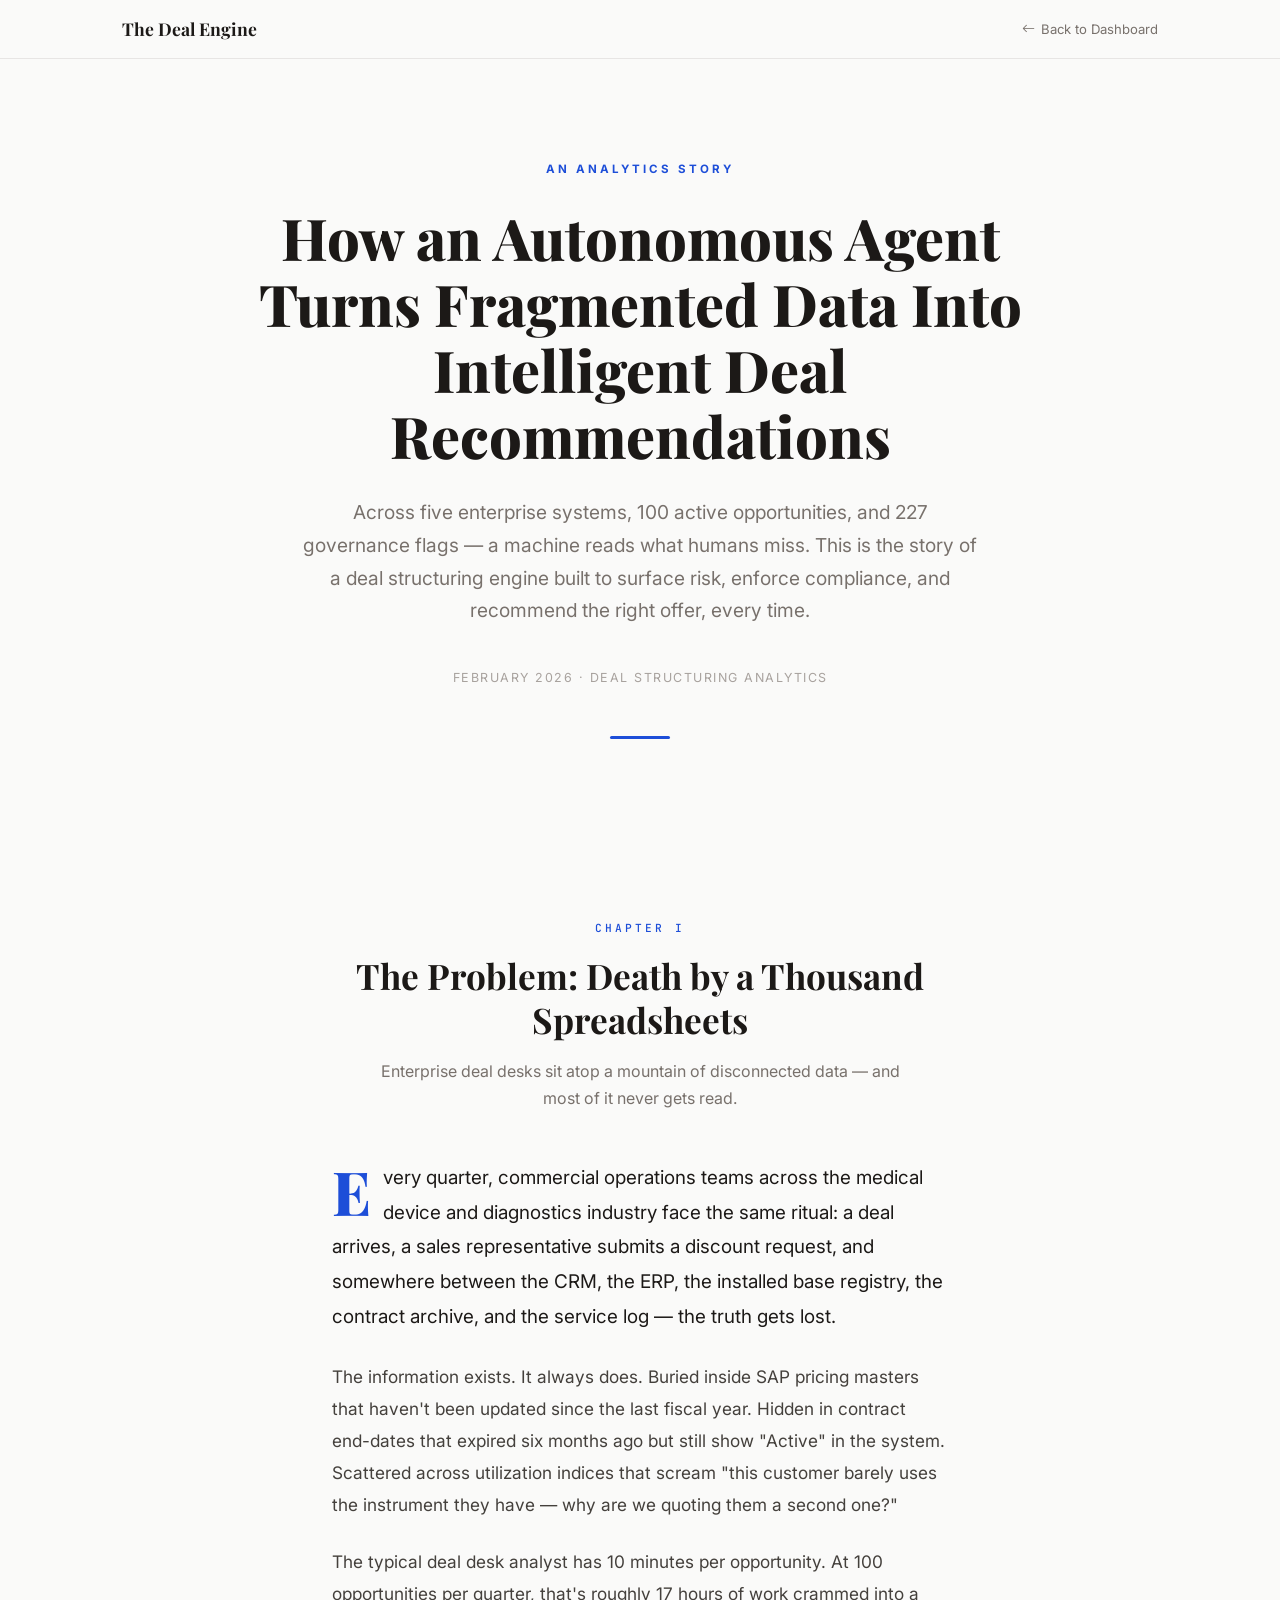
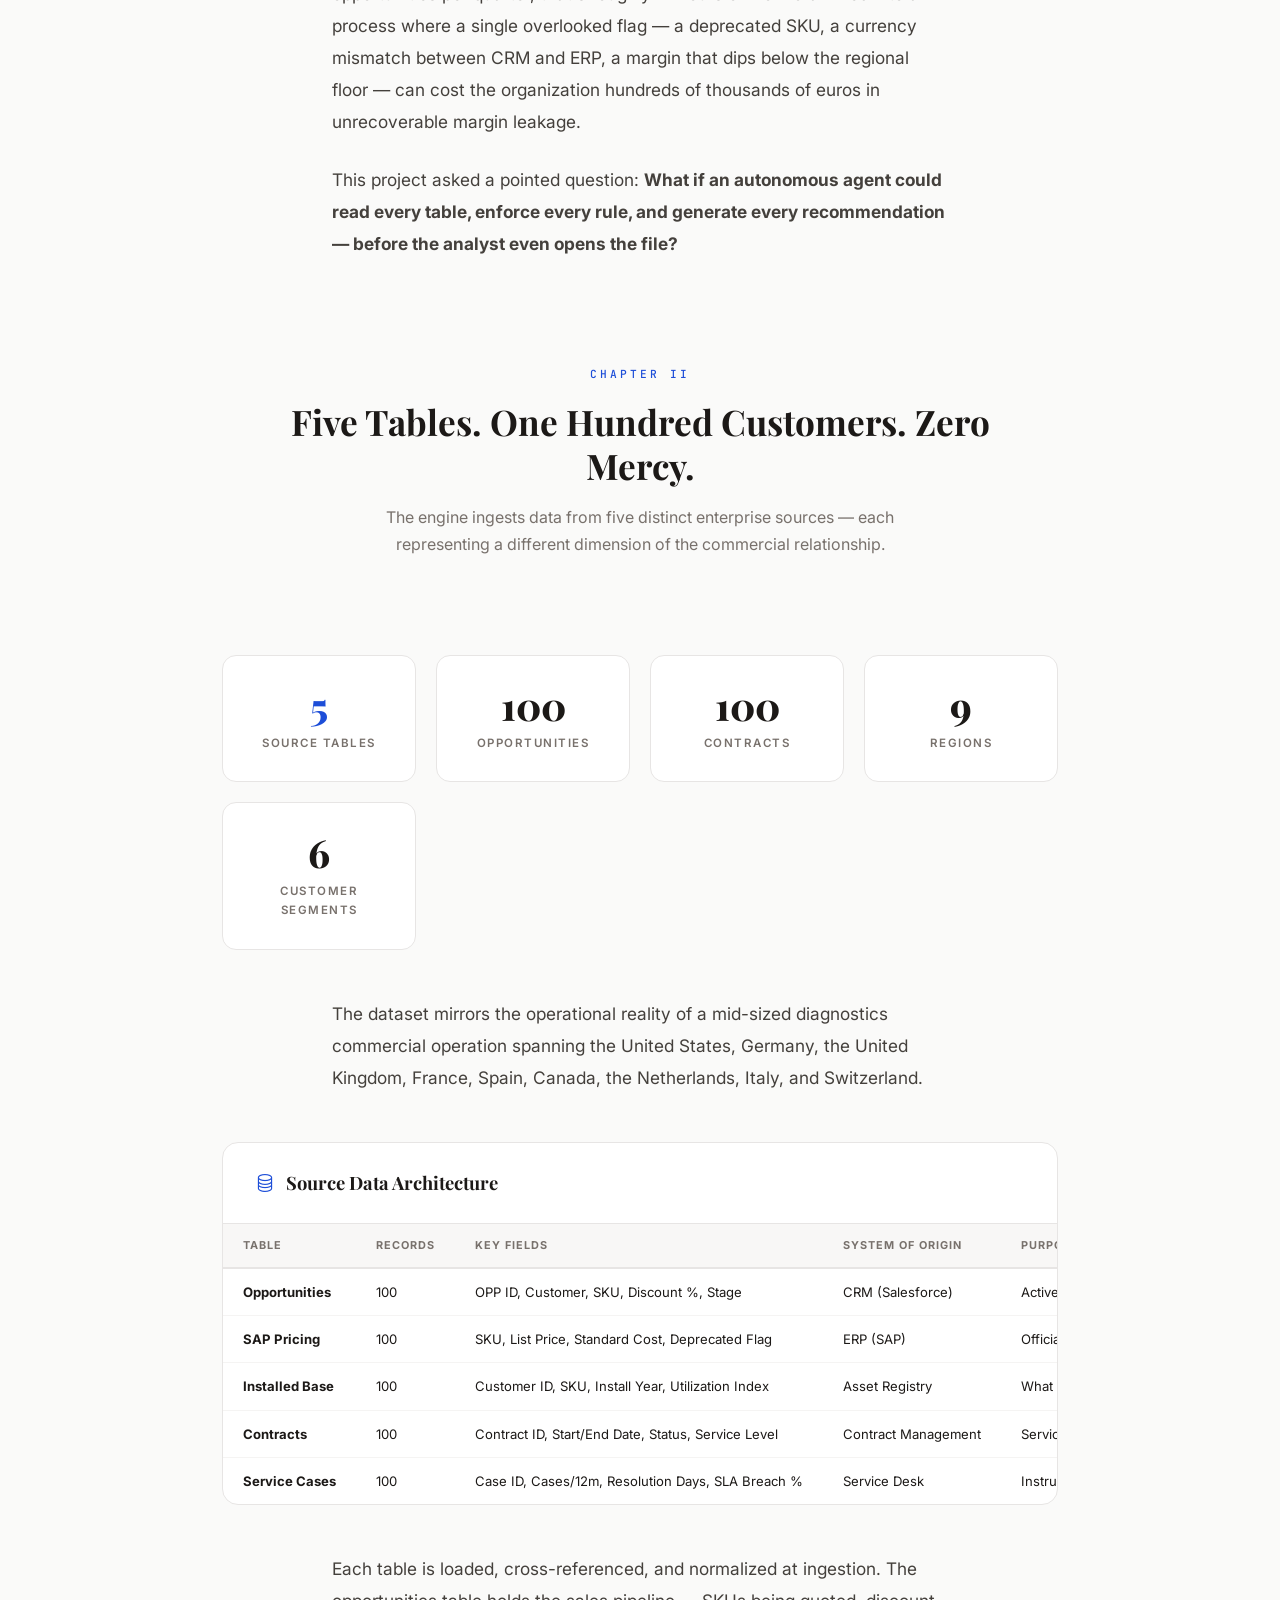
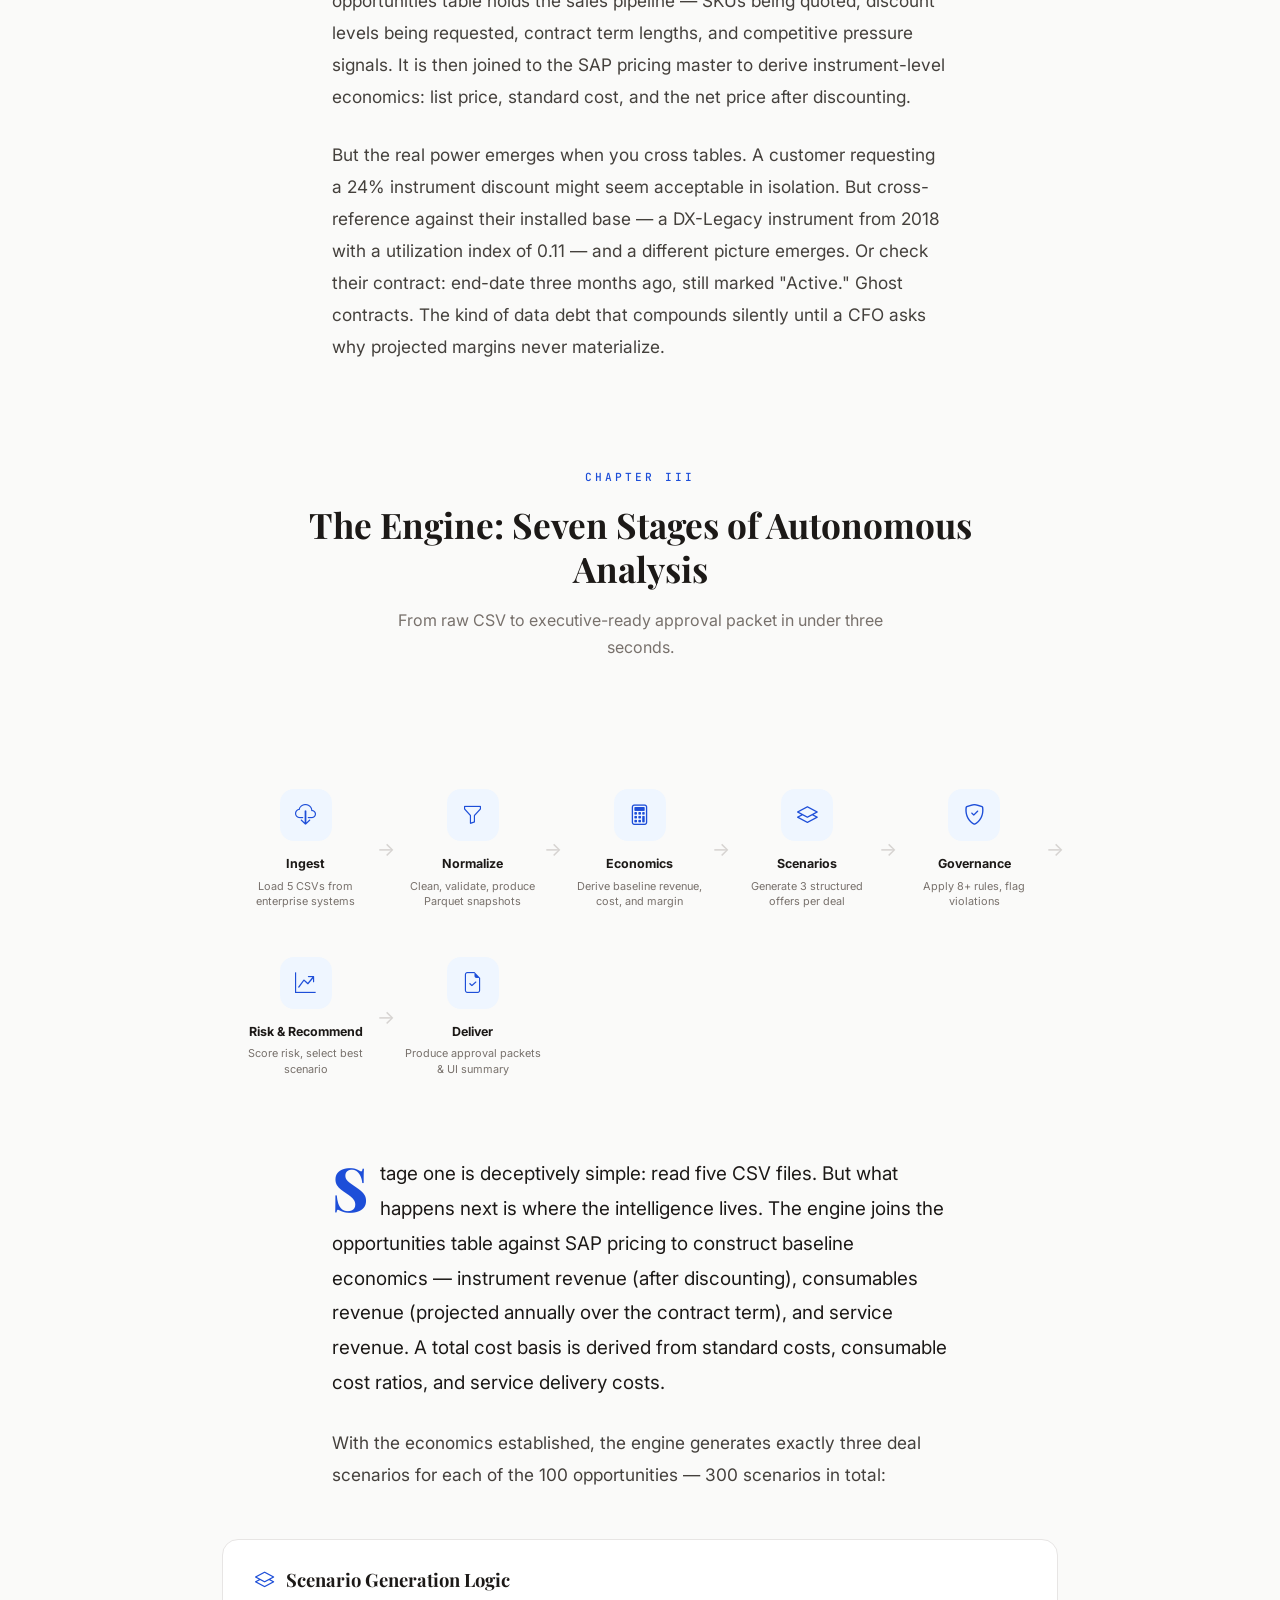
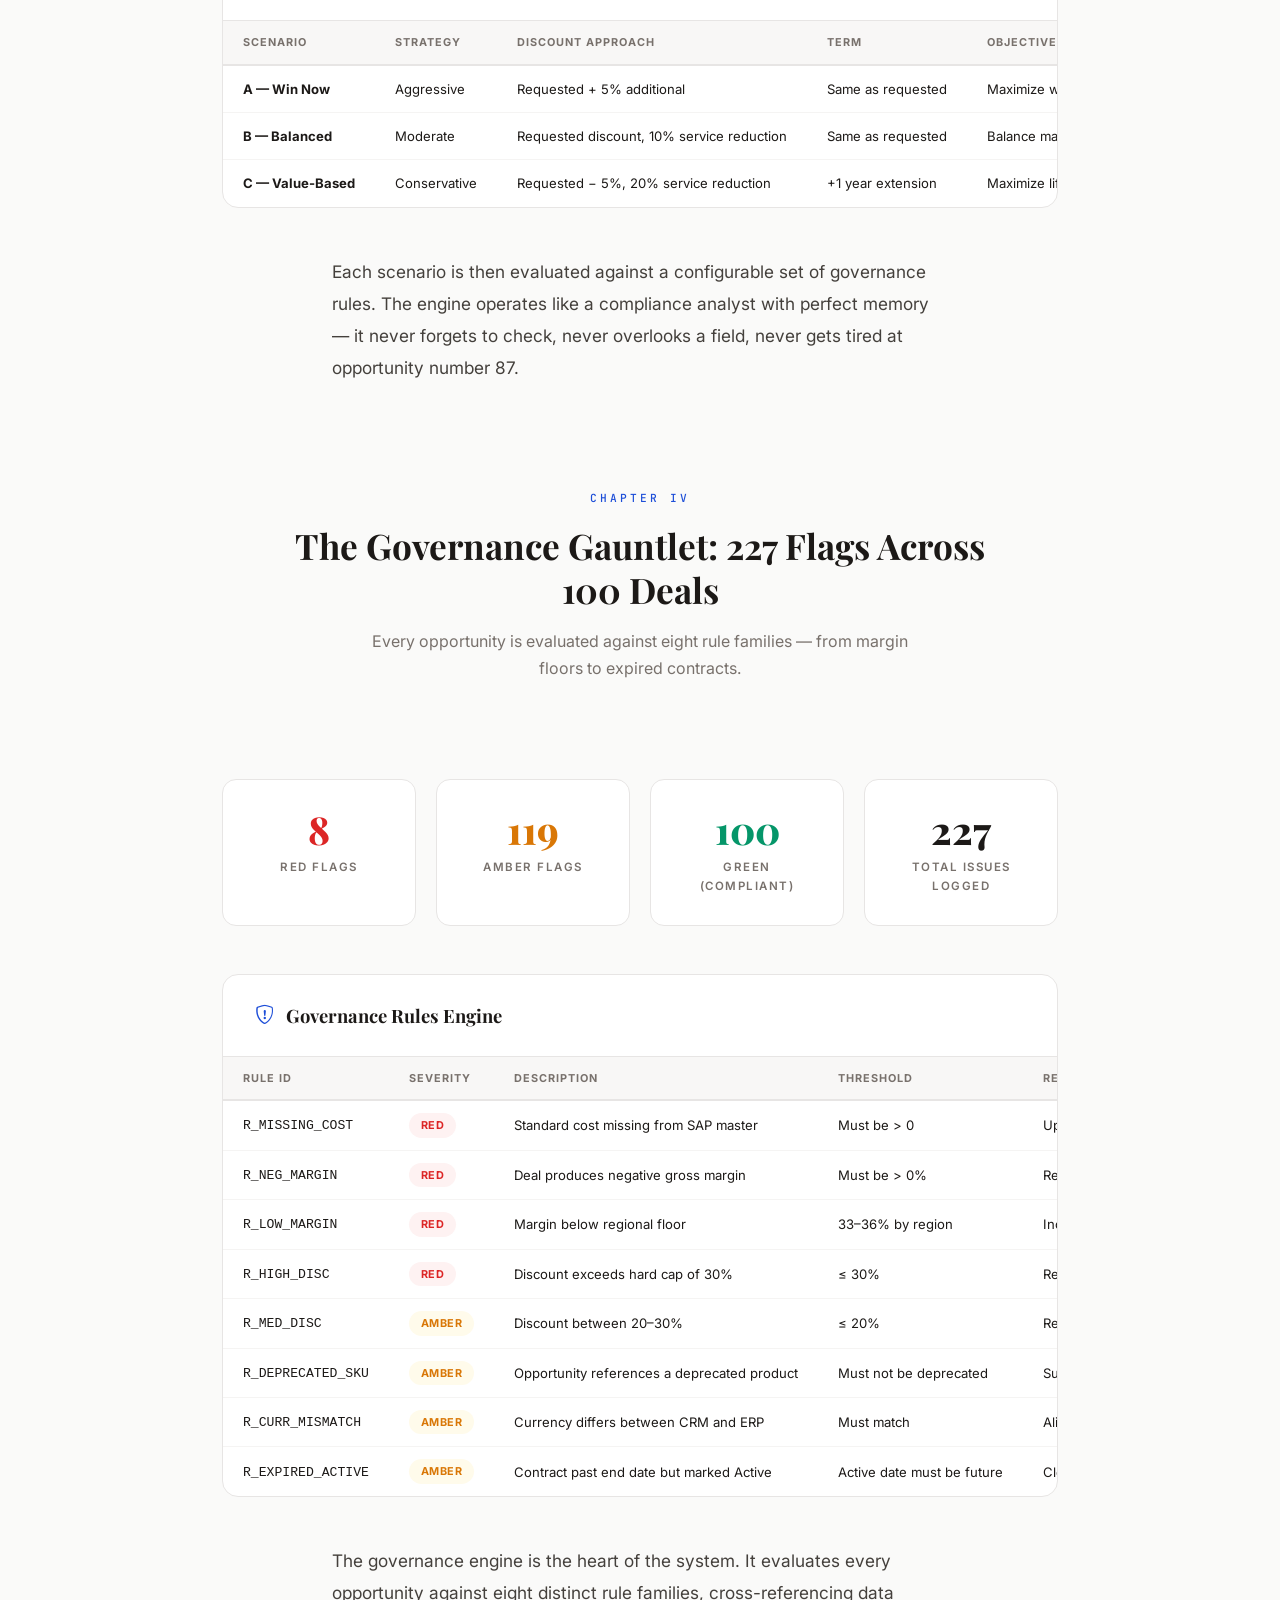
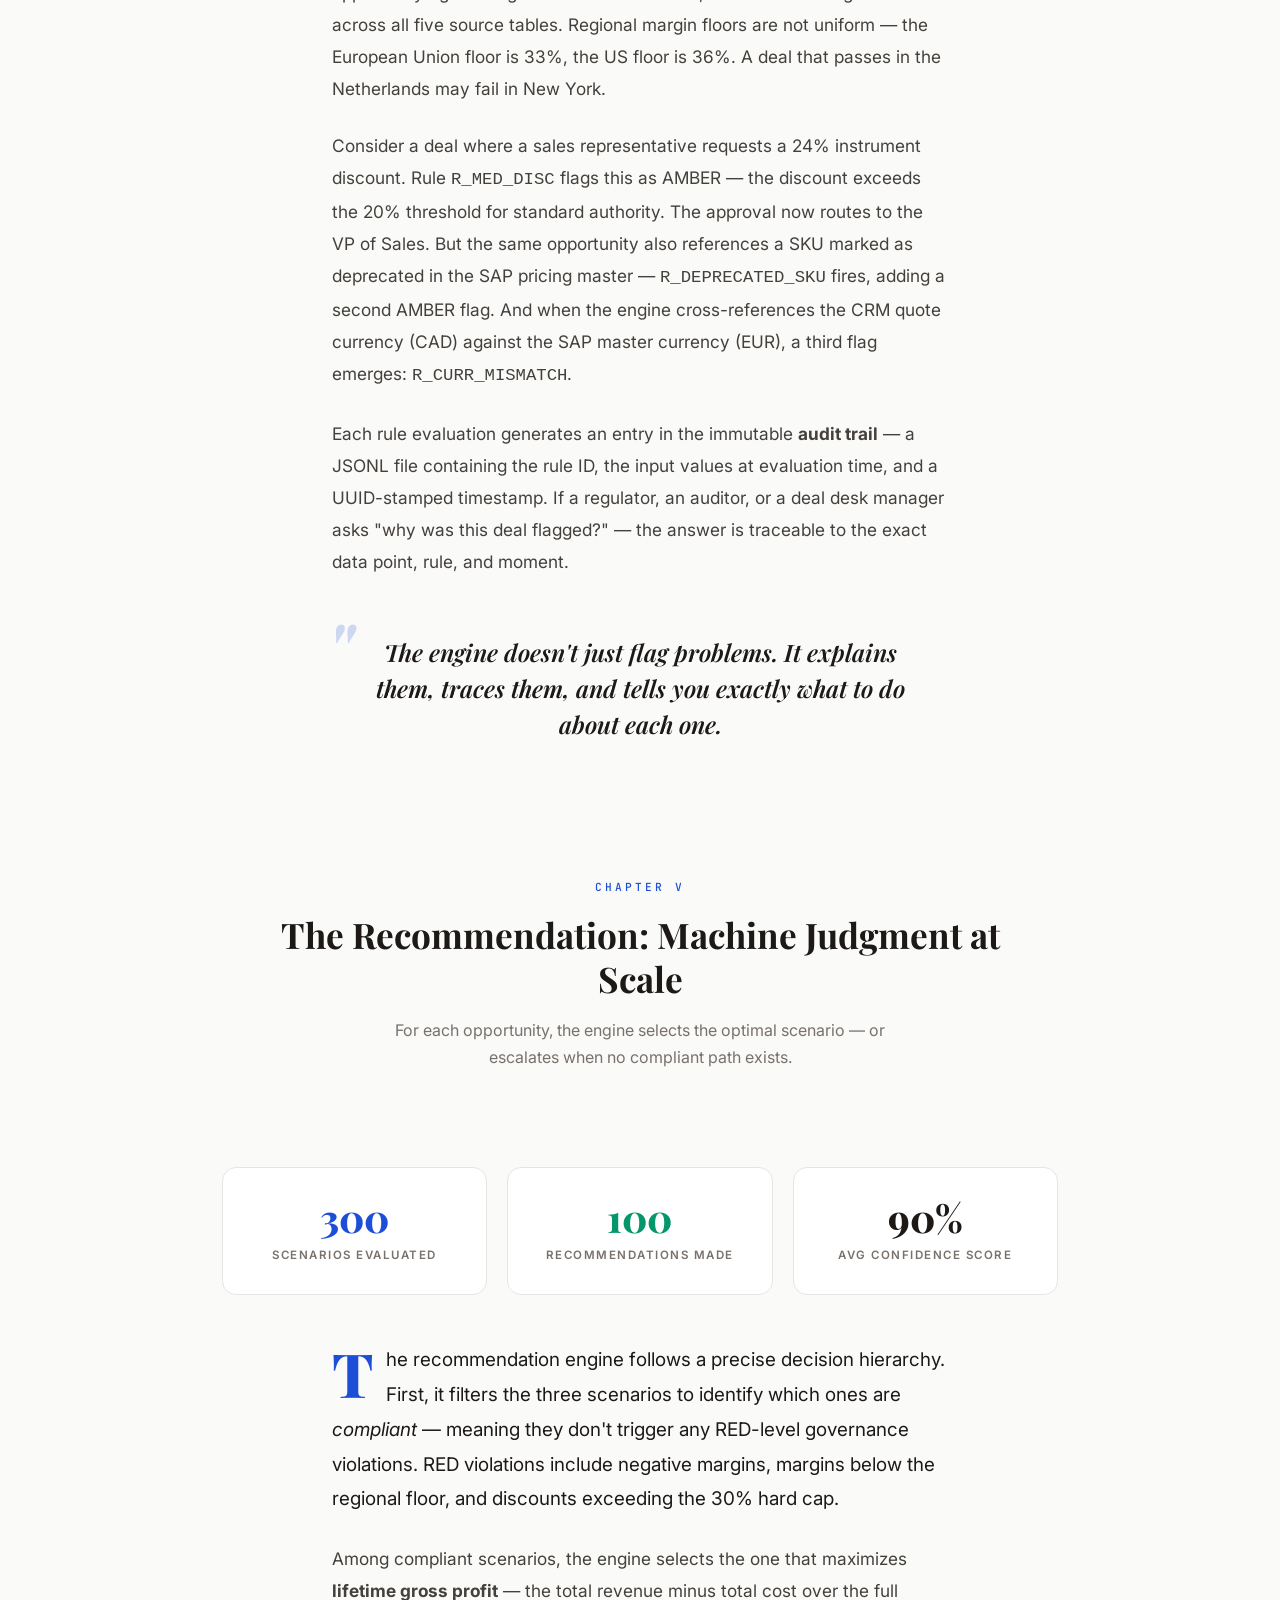
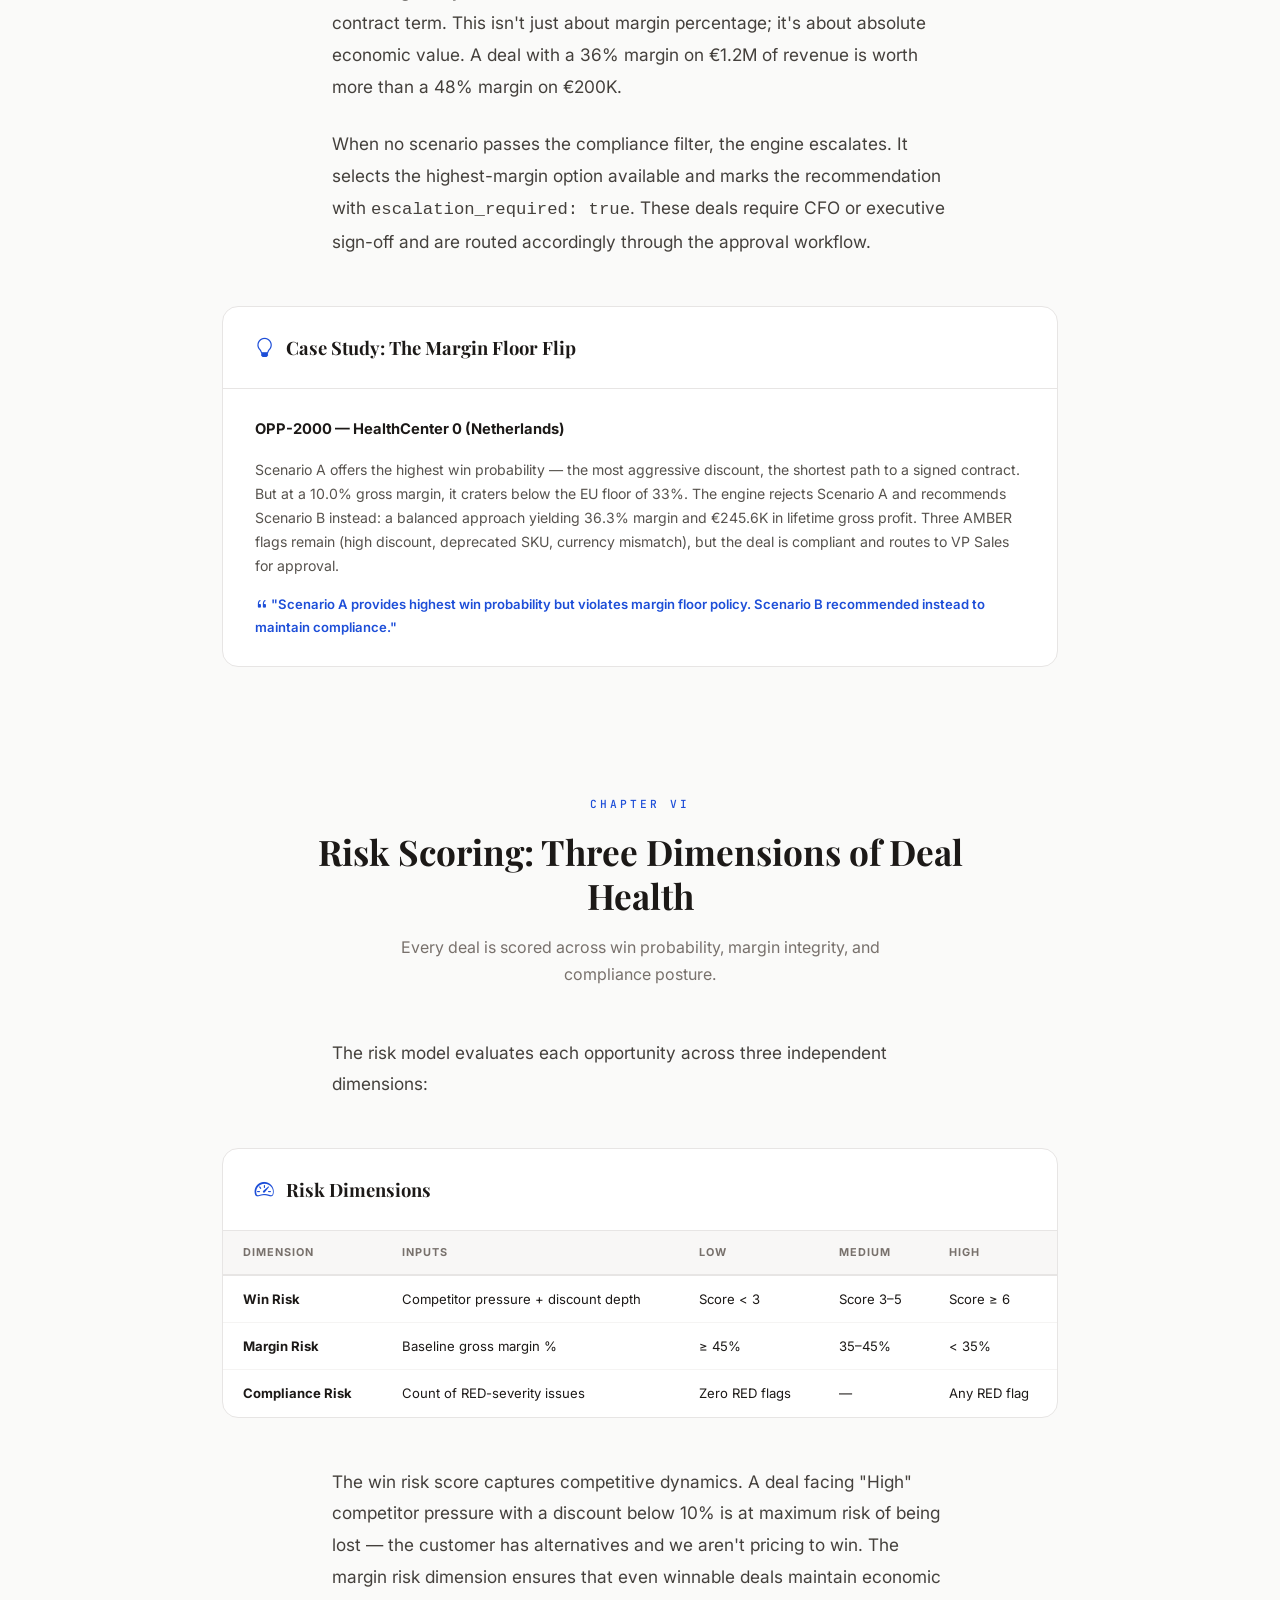
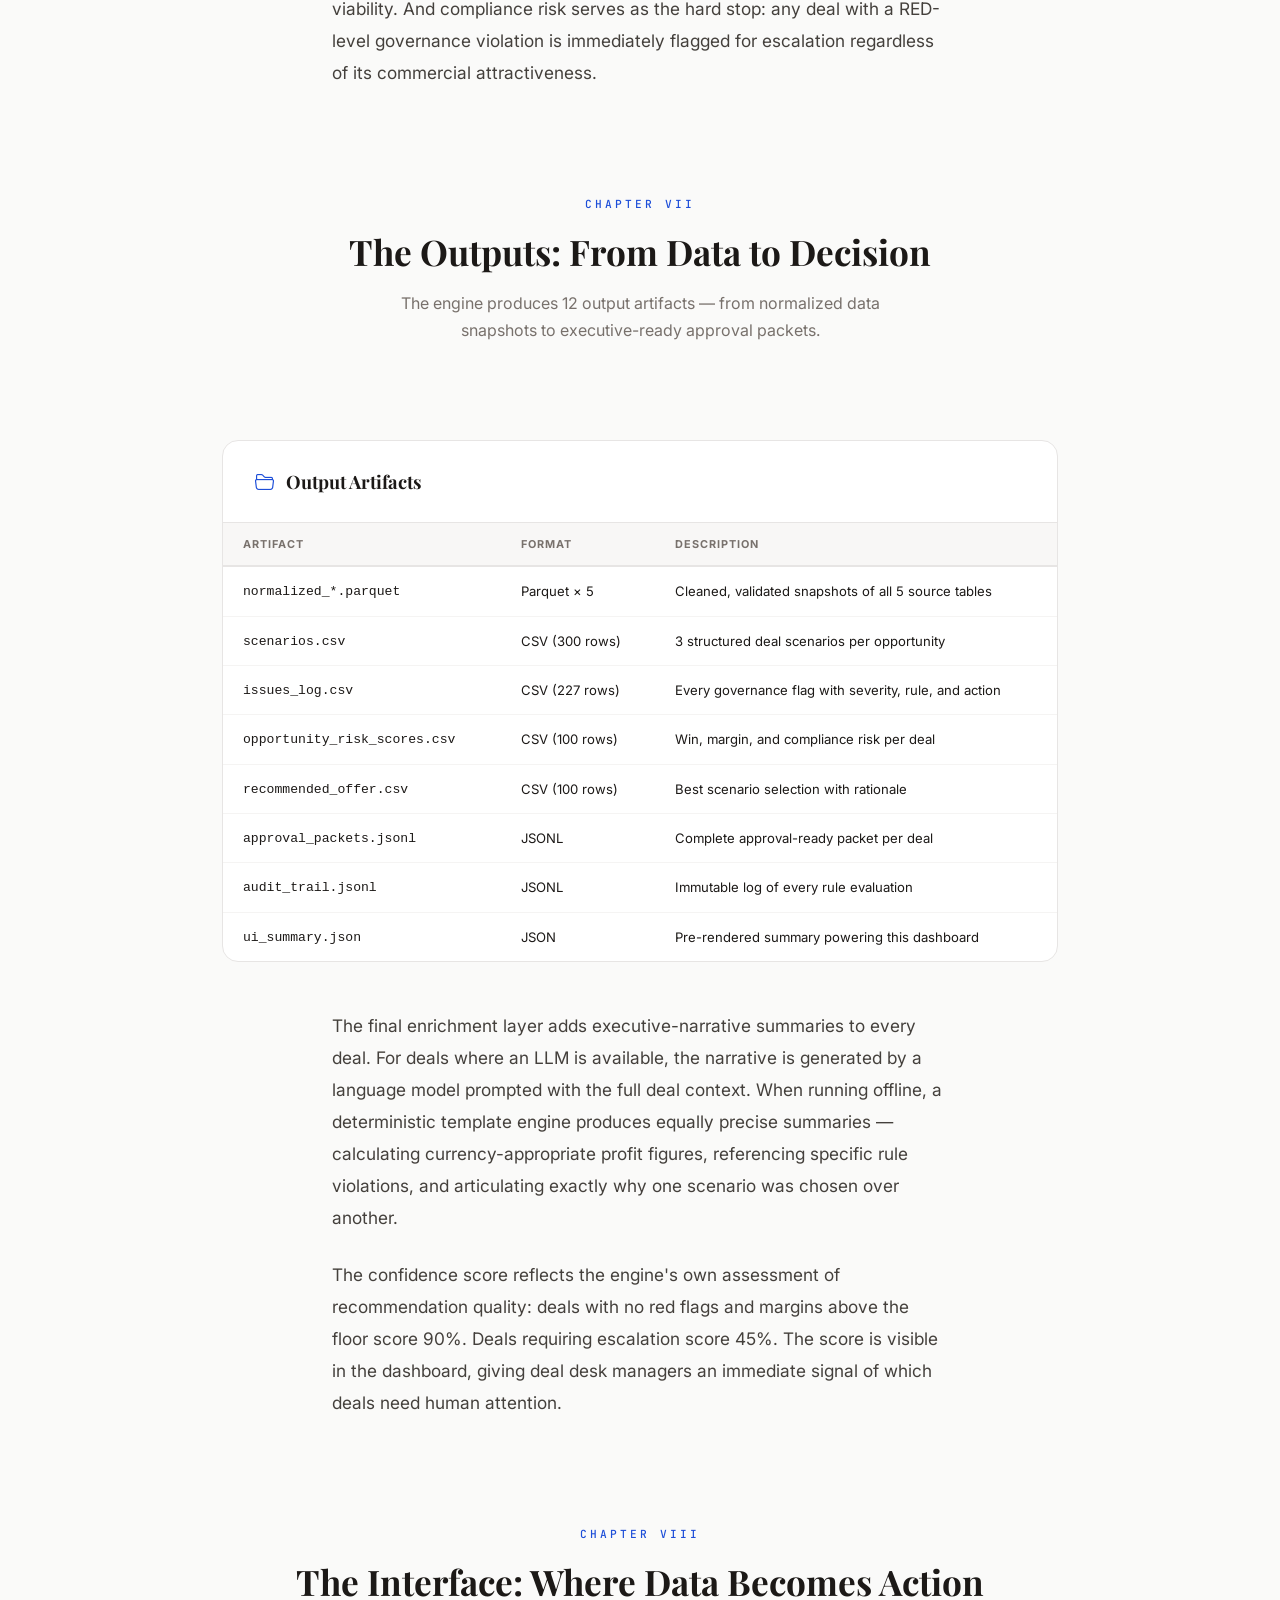
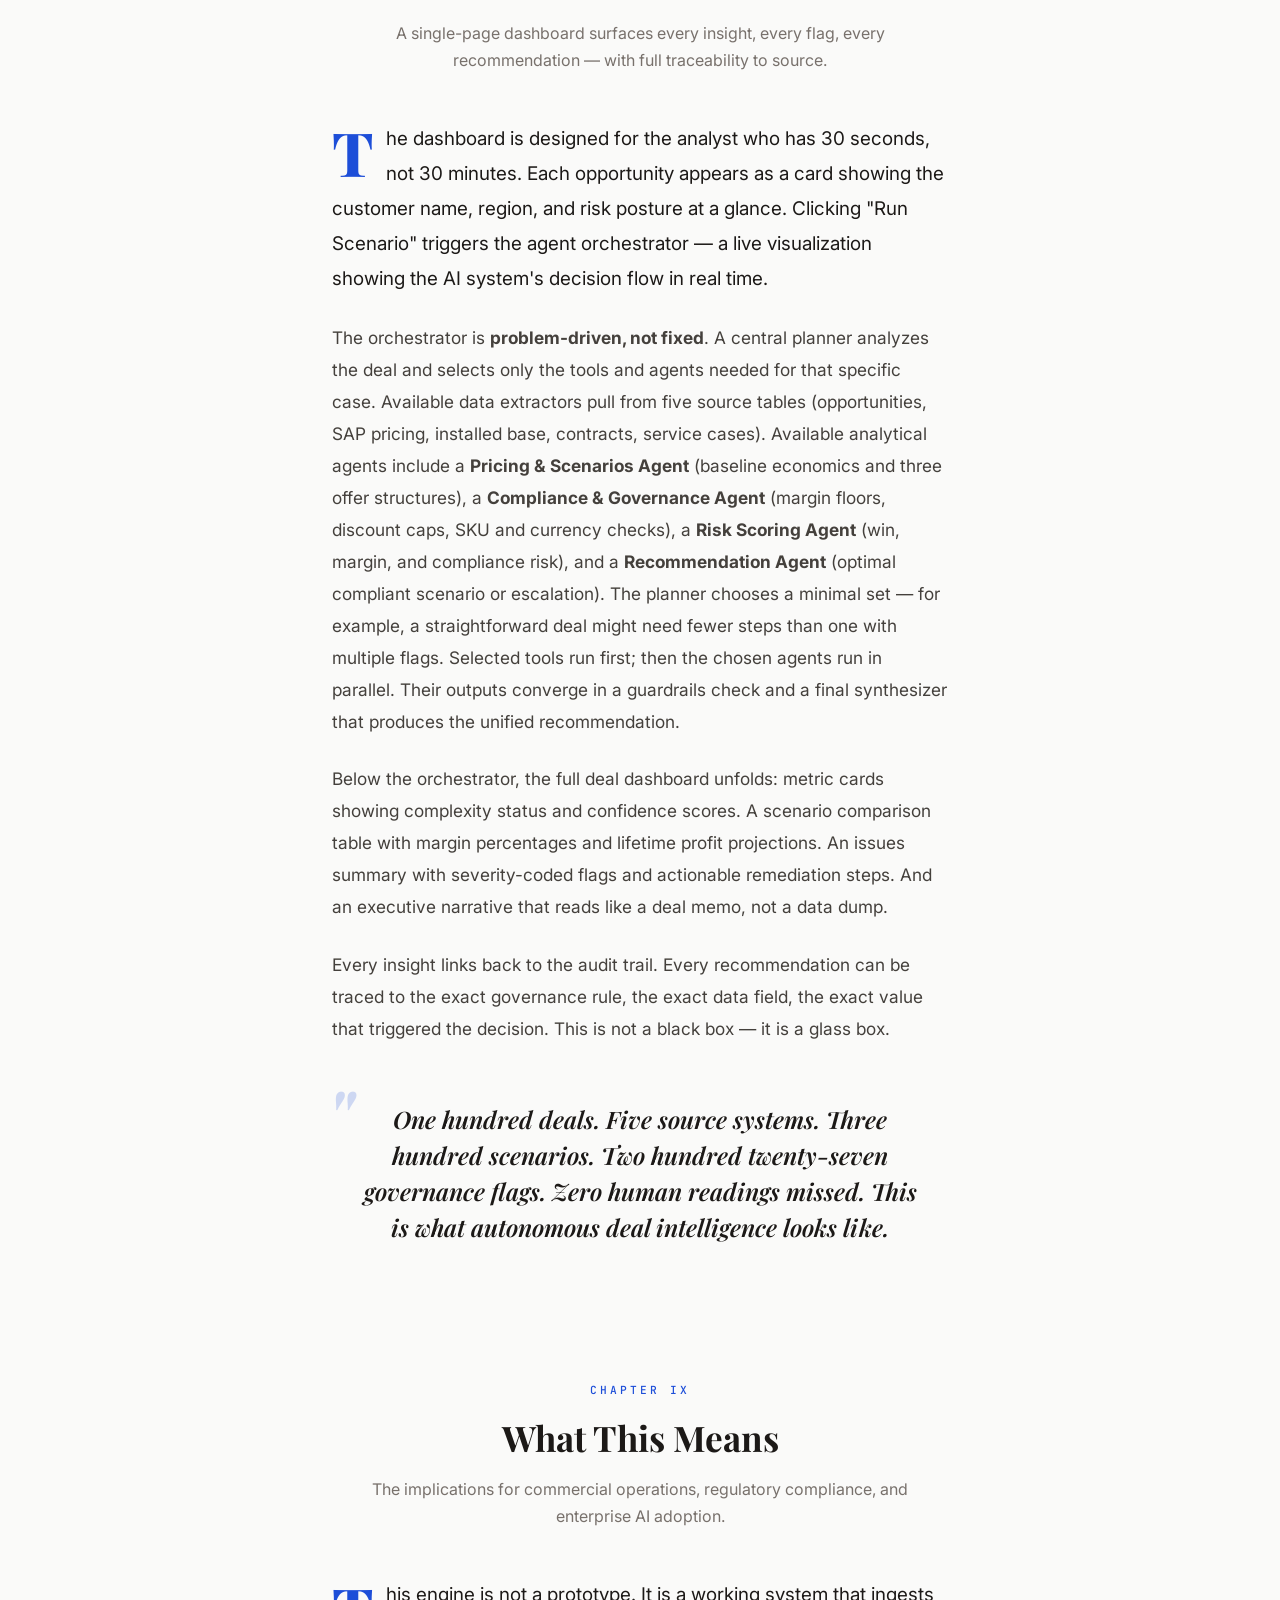
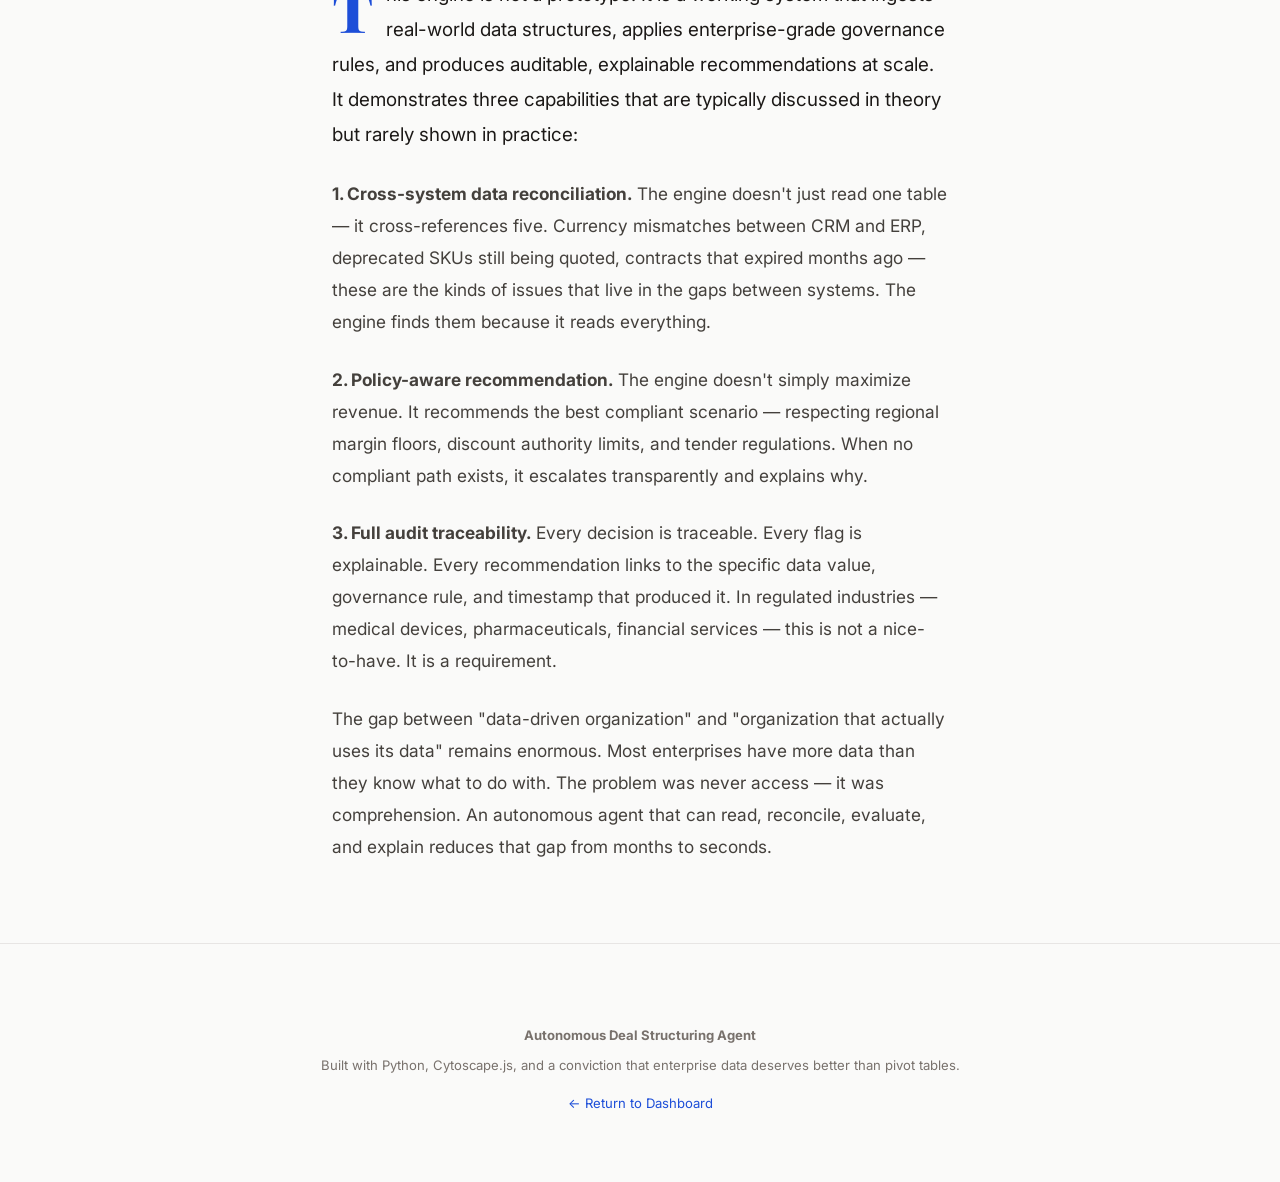
==== commit 580f557a: "added updated pipeline" ====
--- a/story.html
+++ b/story.html
@@ -1172,11 +1172,16 @@
             opportunity appears as a card showing the customer name, region, and risk posture at a glance. Clicking "Run
             Scenario" triggers the agent orchestrator — a live visualization showing the AI system's decision flow in
             real time.</p>
-        <p>The orchestrator dispatches five parallel agents: a <strong>Data Audit Agent</strong> that validates source
-            data integrity, a <strong>Scenario Modeler</strong> that evaluates the three offer structures, a
-            <strong>Risk Analyst</strong> that scores multi-dimensional risk, a <strong>Compliance Agent</strong> that
-            enforces governance rules, and a <strong>Narrative Agent</strong> that generates the executive summary.
-            Their outputs converge in a final synthesizer that produces the unified recommendation.</p>
+        <p>The orchestrator is <strong>problem-driven, not fixed</strong>. A central planner analyzes the deal and
+            selects only the tools and agents needed for that specific case. Available data extractors pull from five
+            source tables (opportunities, SAP pricing, installed base, contracts, service cases). Available analytical
+            agents include a <strong>Pricing &amp; Scenarios Agent</strong> (baseline economics and three offer structures),
+            a <strong>Compliance &amp; Governance Agent</strong> (margin floors, discount caps, SKU and currency checks),
+            a <strong>Risk Scoring Agent</strong> (win, margin, and compliance risk), and a <strong>Recommendation Agent</strong>
+            (optimal compliant scenario or escalation). The planner chooses a minimal set — for example, a straightforward
+            deal might need fewer steps than one with multiple flags. Selected tools run first; then the chosen agents run
+            in parallel. Their outputs converge in a guardrails check and a final synthesizer that produces the unified
+            recommendation.</p>
         <p>Below the orchestrator, the full deal dashboard unfolds: metric cards showing complexity status and
             confidence scores. A scenario comparison table with margin percentages and lifetime profit projections. An
             issues summary with severity-coded flags and actionable remediation steps. And an executive narrative that
